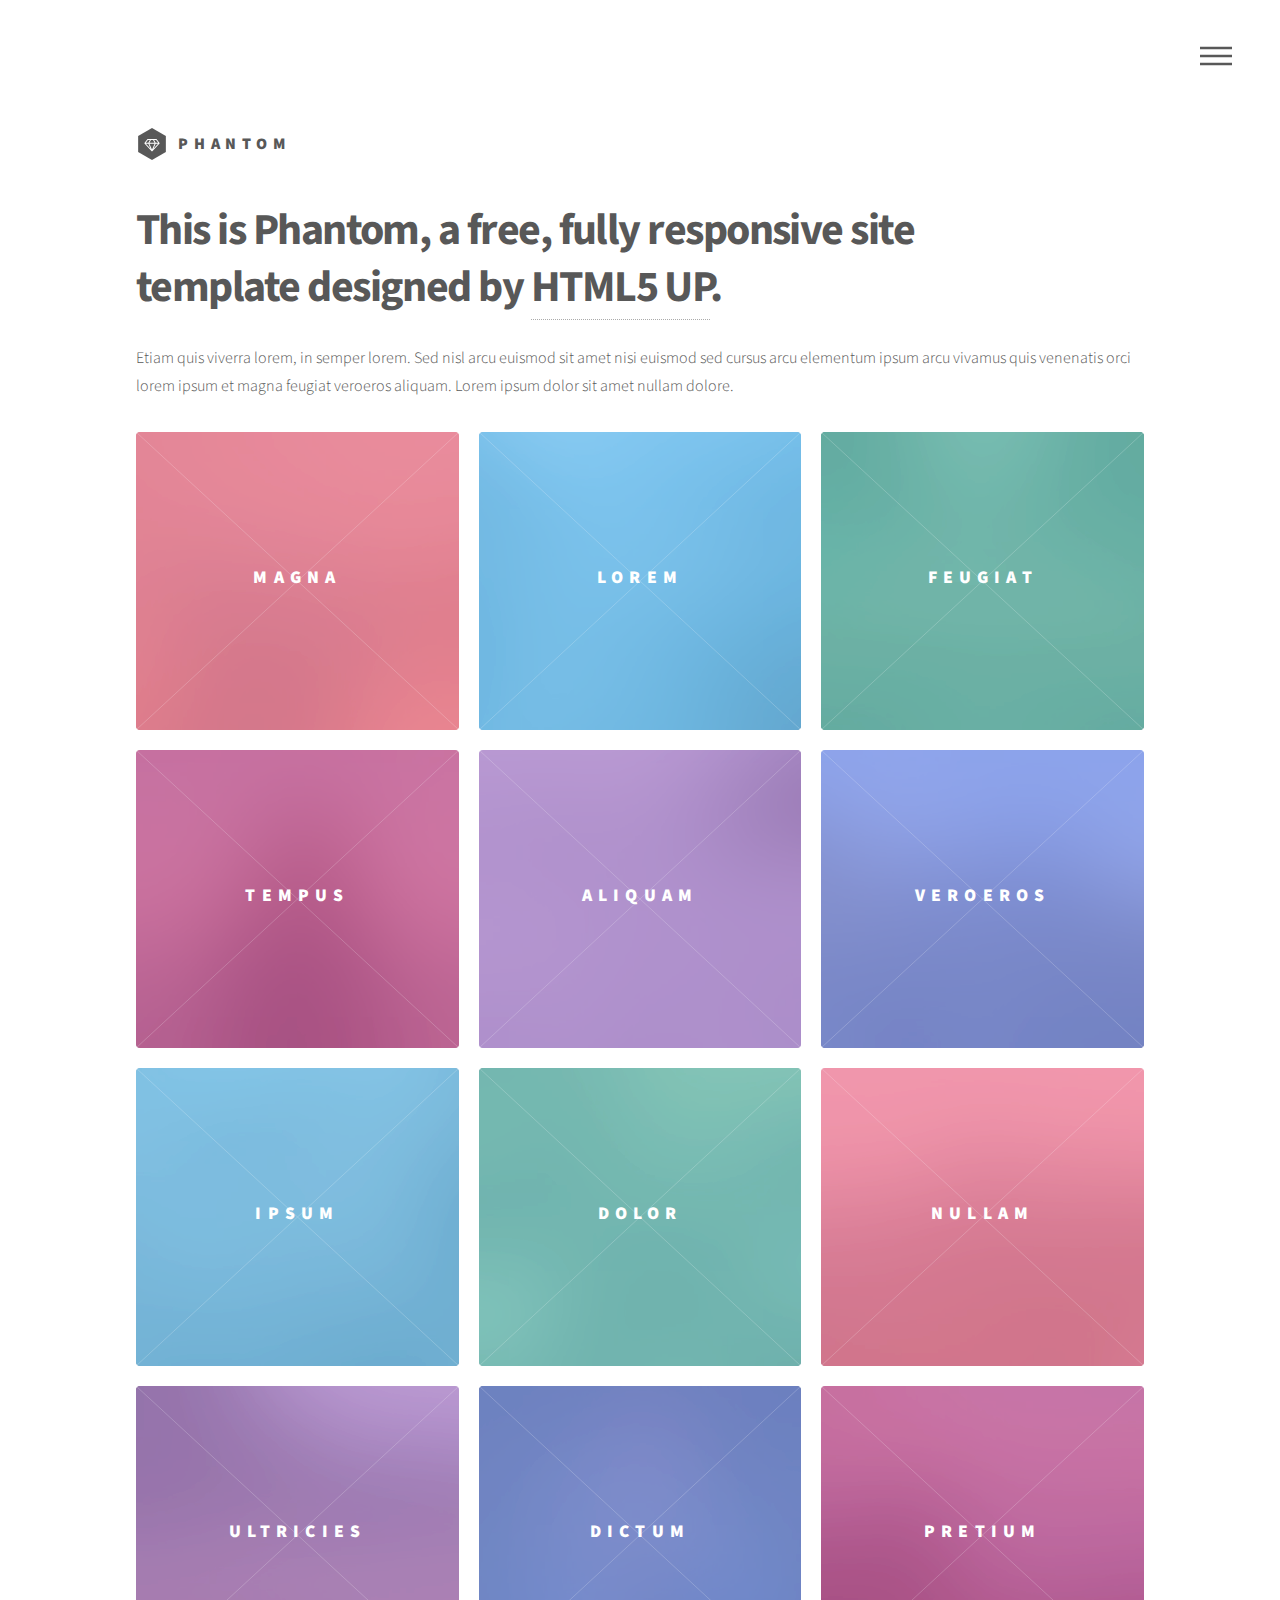
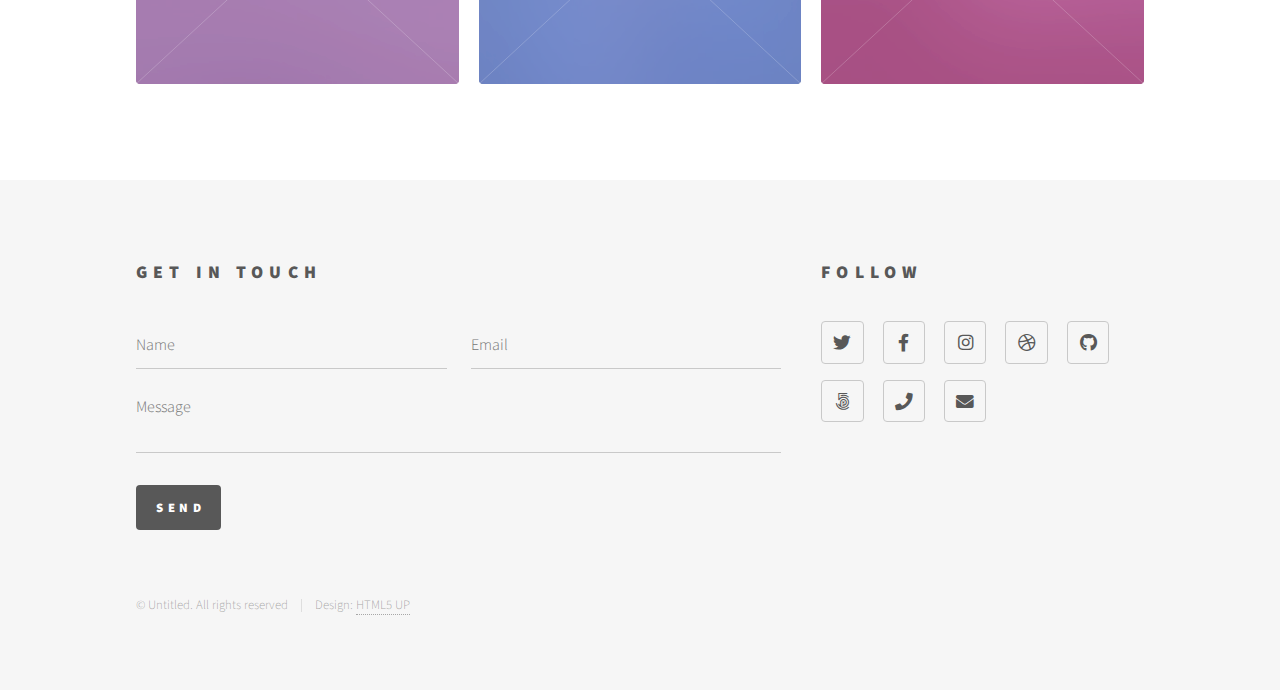
==== index.html @ 99ad493b "NN files loaded" ====
<!DOCTYPE HTML>
<!--
	Phantom by HTML5 UP
	html5up.net | @ajlkn
	Free for personal and commercial use under the CCA 3.0 license (html5up.net/license)
-->
<html>
	<head>
		<title>Phantom by HTML5 UP</title>
		<meta charset="utf-8" />
		<meta name="viewport" content="width=device-width, initial-scale=1, user-scalable=no" />
		<link rel="stylesheet" href="assets/css/main.css" />
		<noscript><link rel="stylesheet" href="assets/css/noscript.css" /></noscript>
	</head>
	<body class="is-preload">
		<!-- Wrapper -->
			<div id="wrapper">

				<!-- Header -->
					<header id="header">
						<div class="inner">

							<!-- Logo -->
								<a href="index.html" class="logo">
									<span class="symbol"><img src="images/logo.svg" alt="" /></span><span class="title">Phantom</span>
								</a>

							<!-- Nav -->
								<nav>
									<ul>
										<li><a href="#menu">Menu</a></li>
									</ul>
								</nav>

						</div>
					</header>

				<!-- Menu -->
					<nav id="menu">
						<h2>Menu</h2>
						<ul>
							<li><a href="index.html">Home</a></li>
							<li><a href="generic.html">Ipsum veroeros</a></li>
							<li><a href="generic.html">Tempus etiam</a></li>
							<li><a href="generic.html">Consequat dolor</a></li>
							<li><a href="elements.html">Elements</a></li>
						</ul>
					</nav>

				<!-- Main -->
					<div id="main">
						<div class="inner">
							<header>
								<h1>This is Phantom, a free, fully responsive site<br />
								template designed by <a href="http://html5up.net">HTML5 UP</a>.</h1>
								<p>Etiam quis viverra lorem, in semper lorem. Sed nisl arcu euismod sit amet nisi euismod sed cursus arcu elementum ipsum arcu vivamus quis venenatis orci lorem ipsum et magna feugiat veroeros aliquam. Lorem ipsum dolor sit amet nullam dolore.</p>
							</header>
							<section class="tiles">
								<article class="style1">
									<span class="image">
										<img src="images/pic01.jpg" alt="" />
									</span>
									<a href="generic.html">
										<h2>Magna</h2>
										<div class="content">
											<p>Sed nisl arcu euismod sit amet nisi lorem etiam dolor veroeros et feugiat.</p>
										</div>
									</a>
								</article>
								<article class="style2">
									<span class="image">
										<img src="images/pic02.jpg" alt="" />
									</span>
									<a href="generic.html">
										<h2>Lorem</h2>
										<div class="content">
											<p>Sed nisl arcu euismod sit amet nisi lorem etiam dolor veroeros et feugiat.</p>
										</div>
									</a>
								</article>
								<article class="style3">
									<span class="image">
										<img src="images/pic03.jpg" alt="" />
									</span>
									<a href="generic.html">
										<h2>Feugiat</h2>
										<div class="content">
											<p>Sed nisl arcu euismod sit amet nisi lorem etiam dolor veroeros et feugiat.</p>
										</div>
									</a>
								</article>
								<article class="style4">
									<span class="image">
										<img src="images/pic04.jpg" alt="" />
									</span>
									<a href="generic.html">
										<h2>Tempus</h2>
										<div class="content">
											<p>Sed nisl arcu euismod sit amet nisi lorem etiam dolor veroeros et feugiat.</p>
										</div>
									</a>
								</article>
								<article class="style5">
									<span class="image">
										<img src="images/pic05.jpg" alt="" />
									</span>
									<a href="generic.html">
										<h2>Aliquam</h2>
										<div class="content">
											<p>Sed nisl arcu euismod sit amet nisi lorem etiam dolor veroeros et feugiat.</p>
										</div>
									</a>
								</article>
								<article class="style6">
									<span class="image">
										<img src="images/pic06.jpg" alt="" />
									</span>
									<a href="generic.html">
										<h2>Veroeros</h2>
										<div class="content">
											<p>Sed nisl arcu euismod sit amet nisi lorem etiam dolor veroeros et feugiat.</p>
										</div>
									</a>
								</article>
								<article class="style2">
									<span class="image">
										<img src="images/pic07.jpg" alt="" />
									</span>
									<a href="generic.html">
										<h2>Ipsum</h2>
										<div class="content">
											<p>Sed nisl arcu euismod sit amet nisi lorem etiam dolor veroeros et feugiat.</p>
										</div>
									</a>
								</article>
								<article class="style3">
									<span class="image">
										<img src="images/pic08.jpg" alt="" />
									</span>
									<a href="generic.html">
										<h2>Dolor</h2>
										<div class="content">
											<p>Sed nisl arcu euismod sit amet nisi lorem etiam dolor veroeros et feugiat.</p>
										</div>
									</a>
								</article>
								<article class="style1">
									<span class="image">
										<img src="images/pic09.jpg" alt="" />
									</span>
									<a href="generic.html">
										<h2>Nullam</h2>
										<div class="content">
											<p>Sed nisl arcu euismod sit amet nisi lorem etiam dolor veroeros et feugiat.</p>
										</div>
									</a>
								</article>
								<article class="style5">
									<span class="image">
										<img src="images/pic10.jpg" alt="" />
									</span>
									<a href="generic.html">
										<h2>Ultricies</h2>
										<div class="content">
											<p>Sed nisl arcu euismod sit amet nisi lorem etiam dolor veroeros et feugiat.</p>
										</div>
									</a>
								</article>
								<article class="style6">
									<span class="image">
										<img src="images/pic11.jpg" alt="" />
									</span>
									<a href="generic.html">
										<h2>Dictum</h2>
										<div class="content">
											<p>Sed nisl arcu euismod sit amet nisi lorem etiam dolor veroeros et feugiat.</p>
										</div>
									</a>
								</article>
								<article class="style4">
									<span class="image">
										<img src="images/pic12.jpg" alt="" />
									</span>
									<a href="generic.html">
										<h2>Pretium</h2>
										<div class="content">
											<p>Sed nisl arcu euismod sit amet nisi lorem etiam dolor veroeros et feugiat.</p>
										</div>
									</a>
								</article>
							</section>
						</div>
					</div>

				<!-- Footer -->
					<footer id="footer">
						<div class="inner">
							<section>
								<h2>Get in touch</h2>
								<form method="post" action="#">
									<div class="fields">
										<div class="field half">
											<input type="text" name="name" id="name" placeholder="Name" />
										</div>
										<div class="field half">
											<input type="email" name="email" id="email" placeholder="Email" />
										</div>
										<div class="field">
											<textarea name="message" id="message" placeholder="Message"></textarea>
										</div>
									</div>
									<ul class="actions">
										<li><input type="submit" value="Send" class="primary" /></li>
									</ul>
								</form>
							</section>
							<section>
								<h2>Follow</h2>
								<ul class="icons">
									<li><a href="#" class="icon brands style2 fa-twitter"><span class="label">Twitter</span></a></li>
									<li><a href="#" class="icon brands style2 fa-facebook-f"><span class="label">Facebook</span></a></li>
									<li><a href="#" class="icon brands style2 fa-instagram"><span class="label">Instagram</span></a></li>
									<li><a href="#" class="icon brands style2 fa-dribbble"><span class="label">Dribbble</span></a></li>
									<li><a href="#" class="icon brands style2 fa-github"><span class="label">GitHub</span></a></li>
									<li><a href="#" class="icon brands style2 fa-500px"><span class="label">500px</span></a></li>
									<li><a href="#" class="icon solid style2 fa-phone"><span class="label">Phone</span></a></li>
									<li><a href="#" class="icon solid style2 fa-envelope"><span class="label">Email</span></a></li>
								</ul>
							</section>
							<ul class="copyright">
								<li>&copy; Untitled. All rights reserved</li><li>Design: <a href="http://html5up.net">HTML5 UP</a></li>
							</ul>
						</div>
					</footer>

			</div>

		<!-- Scripts -->
			<script src="assets/js/jquery.min.js"></script>
			<script src="assets/js/browser.min.js"></script>
			<script src="assets/js/breakpoints.min.js"></script>
			<script src="assets/js/util.js"></script>
			<script src="assets/js/main.js"></script>

	</body>
</html>
---- assets/css/main.css ----
@import url(fontawesome-all.min.css);
@import url("https://fonts.googleapis.com/css?family=Source+Sans+Pro:300,700,900");

/*
	Phantom by HTML5 UP
	html5up.net | @ajlkn
	Free for personal and commercial use under the CCA 3.0 license (html5up.net/license)
*/

html, body, div, span, applet, object,
iframe, h1, h2, h3, h4, h5, h6, p, blockquote,
pre, a, abbr, acronym, address, big, cite,
code, del, dfn, em, img, ins, kbd, q, s, samp,
small, strike, strong, sub, sup, tt, var, b,
u, i, center, dl, dt, dd, ol, ul, li, fieldset,
form, label, legend, table, caption, tbody,
tfoot, thead, tr, th, td, article, aside,
canvas, details, embed, figure, figcaption,
footer, header, hgroup, menu, nav, output, ruby,
section, summary, time, mark, audio, video {
	margin: 0;
	padding: 0;
	border: 0;
	font-size: 100%;
	font: inherit;
	vertical-align: baseline;}

article, aside, details, figcaption, figure,
footer, header, hgroup, menu, nav, section {
	display: block;}

body {
	line-height: 1;
}

ol, ul {
	list-style: none;
}

blockquote, q {
	quotes: none;
}

	blockquote:before, blockquote:after, q:before, q:after {
		content: '';
		content: none;
	}

table {
	border-collapse: collapse;
	border-spacing: 0;
}

body {
	-webkit-text-size-adjust: none;
}

mark {
	background-color: transparent;
	color: inherit;
}

input::-moz-focus-inner {
	border: 0;
	padding: 0;
}

input, select, textarea {
	-moz-appearance: none;
	-webkit-appearance: none;
	-ms-appearance: none;
	appearance: none;
}

/* Basic */

	@-ms-viewport {
		width: device-width;
	}

	body {
		-ms-overflow-style: scrollbar;
	}

	@media screen and (max-width: 480px) {

		html, body {
			min-width: 320px;
		}

	}

	html {
		box-sizing: border-box;
	}

	*, *:before, *:after {
		box-sizing: inherit;
	}

	body {
		background: #ffffff;
	}

		body.is-preload *, body.is-preload *:before, body.is-preload *:after {
			-moz-animation: none !important;
			-webkit-animation: none !important;
			-ms-animation: none !important;
			animation: none !important;
			-moz-transition: none !important;
			-webkit-transition: none !important;
			-ms-transition: none !important;
			transition: none !important;
		}

/* Type */

	body, input, select, textarea {
		color: #585858;
		font-family: "Source Sans Pro", Helvetica, sans-serif;
		font-size: 16pt;
		font-weight: 300;
		line-height: 1.75;
	}

		@media screen and (max-width: 1680px) {

			body, input, select, textarea {
				font-size: 14pt;
			}

		}

		@media screen and (max-width: 1280px) {

			body, input, select, textarea {
				font-size: 12pt;
			}

		}

	a {
		-moz-transition: border-bottom-color 0.2s ease, color 0.2s ease;
		-webkit-transition: border-bottom-color 0.2s ease, color 0.2s ease;
		-ms-transition: border-bottom-color 0.2s ease, color 0.2s ease;
		transition: border-bottom-color 0.2s ease, color 0.2s ease;
		text-decoration: none;
		color: #585858;
		border-bottom: dotted 1px rgba(88, 88, 88, 0.5);
	}

		a:hover {
			border-bottom-color: transparent;
			color: #f2849e !important;
		}

	strong, b {
		font-weight: 900;
	}

	em, i {
		font-style: italic;
	}

	p {
		margin: 0 0 2em 0;
	}

	h1 {
		font-size: 2.75em;
		font-weight: 700;
		line-height: 1.3;
		margin: 0 0 1em 0;
		letter-spacing: -0.035em;
	}

		h1 a {
			color: inherit;
		}

		@media screen and (max-width: 736px) {

			h1 {
				font-size: 2em;
				margin: 0 0 1em 0;
			}

		}

		@media screen and (max-width: 360px) {

			h1 {
				font-size: 1.75em;
			}

		}

	h2, h3, h4, h5, h6 {
		font-weight: 900;
		line-height: 1.5;
		margin: 0 0 2em 0;
		text-transform: uppercase;
		letter-spacing: 0.35em;
	}

		h2 a, h3 a, h4 a, h5 a, h6 a {
			color: inherit;
		}

	h2 {
		font-size: 1.1em;
	}

	h3 {
		font-size: 1em;
	}

	h4 {
		font-size: 0.8em;
	}

	h5 {
		font-size: 0.8em;
	}

	h6 {
		font-size: 0.8em;
	}

	@media screen and (max-width: 980px) {

		h1 br, h2 br, h3 br, h4 br, h5 br, h6 br {
			display: none;
		}

	}

	@media screen and (max-width: 736px) {

		h2 {
			font-size: 1em;
		}

		h3 {
			font-size: 0.8em;
		}

	}

	sub {
		font-size: 0.8em;
		position: relative;
		top: 0.5em;
	}

	sup {
		font-size: 0.8em;
		position: relative;
		top: -0.5em;
	}

	blockquote {
		border-left: solid 4px #c9c9c9;
		font-style: italic;
		margin: 0 0 2em 0;
		padding: 0.5em 0 0.5em 2em;
	}

	code {
		background: rgba(144, 144, 144, 0.075);
		border-radius: 4px;
		border: solid 1px #c9c9c9;
		font-family: "Courier New", monospace;
		font-size: 0.9em;
		margin: 0 0.25em;
		padding: 0.25em 0.65em;
	}

	pre {
		-webkit-overflow-scrolling: touch;
		font-family: "Courier New", monospace;
		font-size: 0.9em;
		margin: 0 0 2em 0;
	}

		pre code {
			display: block;
			line-height: 1.75;
			padding: 1em 1.5em;
			overflow-x: auto;
		}

	hr {
		border: 0;
		border-bottom: solid 1px #c9c9c9;
		margin: 2em 0;
	}

		hr.major {
			margin: 3em 0;
		}

	.align-left {
		text-align: left;
	}

	.align-center {
		text-align: center;
	}

	.align-right {
		text-align: right;
	}

/* Row */

	.row {
		display: flex;
		flex-wrap: wrap;
		box-sizing: border-box;
		align-items: stretch;
	}

		.row > * {
			box-sizing: border-box;
		}

		.row.gtr-uniform > * > :last-child {
			margin-bottom: 0;
		}

		.row.aln-left {
			justify-content: flex-start;
		}

		.row.aln-center {
			justify-content: center;
		}

		.row.aln-right {
			justify-content: flex-end;
		}

		.row.aln-top {
			align-items: flex-start;
		}

		.row.aln-middle {
			align-items: center;
		}

		.row.aln-bottom {
			align-items: flex-end;
		}

		.row > .imp {
			order: -1;
		}

		.row > .col-1 {
			width: 8.33333%;
		}

		.row > .off-1 {
			margin-left: 8.33333%;
		}

		.row > .col-2 {
			width: 16.66667%;
		}

		.row > .off-2 {
			margin-left: 16.66667%;
		}

		.row > .col-3 {
			width: 25%;
		}

		.row > .off-3 {
			margin-left: 25%;
		}

		.row > .col-4 {
			width: 33.33333%;
		}

		.row > .off-4 {
			margin-left: 33.33333%;
		}

		.row > .col-5 {
			width: 41.66667%;
		}

		.row > .off-5 {
			margin-left: 41.66667%;
		}

		.row > .col-6 {
			width: 50%;
		}

		.row > .off-6 {
			margin-left: 50%;
		}

		.row > .col-7 {
			width: 58.33333%;
		}

		.row > .off-7 {
			margin-left: 58.33333%;
		}

		.row > .col-8 {
			width: 66.66667%;
		}

		.row > .off-8 {
			margin-left: 66.66667%;
		}

		.row > .col-9 {
			width: 75%;
		}

		.row > .off-9 {
			margin-left: 75%;
		}

		.row > .col-10 {
			width: 83.33333%;
		}

		.row > .off-10 {
			margin-left: 83.33333%;
		}

		.row > .col-11 {
			width: 91.66667%;
		}

		.row > .off-11 {
			margin-left: 91.66667%;
		}

		.row > .col-12 {
			width: 100%;
		}

		.row > .off-12 {
			margin-left: 100%;
		}

		.row.gtr-0 {
			margin-top: 0;
			margin-left: 0em;
		}

			.row.gtr-0 > * {
				padding: 0 0 0 0em;
			}

			.row.gtr-0.gtr-uniform {
				margin-top: 0em;
			}

				.row.gtr-0.gtr-uniform > * {
					padding-top: 0em;
				}

		.row.gtr-25 {
			margin-top: 0;
			margin-left: -0.5em;
		}

			.row.gtr-25 > * {
				padding: 0 0 0 0.5em;
			}

			.row.gtr-25.gtr-uniform {
				margin-top: -0.5em;
			}

				.row.gtr-25.gtr-uniform > * {
					padding-top: 0.5em;
				}

		.row.gtr-50 {
			margin-top: 0;
			margin-left: -1em;
		}

			.row.gtr-50 > * {
				padding: 0 0 0 1em;
			}

			.row.gtr-50.gtr-uniform {
				margin-top: -1em;
			}

				.row.gtr-50.gtr-uniform > * {
					padding-top: 1em;
				}

		.row {
			margin-top: 0;
			margin-left: -2em;
		}

			.row > * {
				padding: 0 0 0 2em;
			}

			.row.gtr-uniform {
				margin-top: -2em;
			}

				.row.gtr-uniform > * {
					padding-top: 2em;
				}

		.row.gtr-150 {
			margin-top: 0;
			margin-left: -3em;
		}

			.row.gtr-150 > * {
				padding: 0 0 0 3em;
			}

			.row.gtr-150.gtr-uniform {
				margin-top: -3em;
			}

				.row.gtr-150.gtr-uniform > * {
					padding-top: 3em;
				}

		.row.gtr-200 {
			margin-top: 0;
			margin-left: -4em;
		}

			.row.gtr-200 > * {
				padding: 0 0 0 4em;
			}

			.row.gtr-200.gtr-uniform {
				margin-top: -4em;
			}

				.row.gtr-200.gtr-uniform > * {
					padding-top: 4em;
				}

		@media screen and (max-width: 1680px) {

			.row {
				display: flex;
				flex-wrap: wrap;
				box-sizing: border-box;
				align-items: stretch;
			}

				.row > * {
					box-sizing: border-box;
				}

				.row.gtr-uniform > * > :last-child {
					margin-bottom: 0;
				}

				.row.aln-left {
					justify-content: flex-start;
				}

				.row.aln-center {
					justify-content: center;
				}

				.row.aln-right {
					justify-content: flex-end;
				}

				.row.aln-top {
					align-items: flex-start;
				}

				.row.aln-middle {
					align-items: center;
				}

				.row.aln-bottom {
					align-items: flex-end;
				}

				.row > .imp-xlarge {
					order: -1;
				}

				.row > .col-1-xlarge {
					width: 8.33333%;
				}

				.row > .off-1-xlarge {
					margin-left: 8.33333%;
				}

				.row > .col-2-xlarge {
					width: 16.66667%;
				}

				.row > .off-2-xlarge {
					margin-left: 16.66667%;
				}

				.row > .col-3-xlarge {
					width: 25%;
				}

				.row > .off-3-xlarge {
					margin-left: 25%;
				}

				.row > .col-4-xlarge {
					width: 33.33333%;
				}

				.row > .off-4-xlarge {
					margin-left: 33.33333%;
				}

				.row > .col-5-xlarge {
					width: 41.66667%;
				}

				.row > .off-5-xlarge {
					margin-left: 41.66667%;
				}

				.row > .col-6-xlarge {
					width: 50%;
				}

				.row > .off-6-xlarge {
					margin-left: 50%;
				}

				.row > .col-7-xlarge {
					width: 58.33333%;
				}

				.row > .off-7-xlarge {
					margin-left: 58.33333%;
				}

				.row > .col-8-xlarge {
					width: 66.66667%;
				}

				.row > .off-8-xlarge {
					margin-left: 66.66667%;
				}

				.row > .col-9-xlarge {
					width: 75%;
				}

				.row > .off-9-xlarge {
					margin-left: 75%;
				}

				.row > .col-10-xlarge {
					width: 83.33333%;
				}

				.row > .off-10-xlarge {
					margin-left: 83.33333%;
				}

				.row > .col-11-xlarge {
					width: 91.66667%;
				}

				.row > .off-11-xlarge {
					margin-left: 91.66667%;
				}

				.row > .col-12-xlarge {
					width: 100%;
				}

				.row > .off-12-xlarge {
					margin-left: 100%;
				}

				.row.gtr-0 {
					margin-top: 0;
					margin-left: 0em;
				}

					.row.gtr-0 > * {
						padding: 0 0 0 0em;
					}

					.row.gtr-0.gtr-uniform {
						margin-top: 0em;
					}

						.row.gtr-0.gtr-uniform > * {
							padding-top: 0em;
						}

				.row.gtr-25 {
					margin-top: 0;
					margin-left: -0.5em;
				}

					.row.gtr-25 > * {
						padding: 0 0 0 0.5em;
					}

					.row.gtr-25.gtr-uniform {
						margin-top: -0.5em;
					}

						.row.gtr-25.gtr-uniform > * {
							padding-top: 0.5em;
						}

				.row.gtr-50 {
					margin-top: 0;
					margin-left: -1em;
				}

					.row.gtr-50 > * {
						padding: 0 0 0 1em;
					}

					.row.gtr-50.gtr-uniform {
						margin-top: -1em;
					}

						.row.gtr-50.gtr-uniform > * {
							padding-top: 1em;
						}

				.row {
					margin-top: 0;
					margin-left: -2em;
				}

					.row > * {
						padding: 0 0 0 2em;
					}

					.row.gtr-uniform {
						margin-top: -2em;
					}

						.row.gtr-uniform > * {
							padding-top: 2em;
						}

				.row.gtr-150 {
					margin-top: 0;
					margin-left: -3em;
				}

					.row.gtr-150 > * {
						padding: 0 0 0 3em;
					}

					.row.gtr-150.gtr-uniform {
						margin-top: -3em;
					}

						.row.gtr-150.gtr-uniform > * {
							padding-top: 3em;
						}

				.row.gtr-200 {
					margin-top: 0;
					margin-left: -4em;
				}

					.row.gtr-200 > * {
						padding: 0 0 0 4em;
					}

					.row.gtr-200.gtr-uniform {
						margin-top: -4em;
					}

						.row.gtr-200.gtr-uniform > * {
							padding-top: 4em;
						}

		}

		@media screen and (max-width: 1280px) {

			.row {
				display: flex;
				flex-wrap: wrap;
				box-sizing: border-box;
				align-items: stretch;
			}

				.row > * {
					box-sizing: border-box;
				}

				.row.gtr-uniform > * > :last-child {
					margin-bottom: 0;
				}

				.row.aln-left {
					justify-content: flex-start;
				}

				.row.aln-center {
					justify-content: center;
				}

				.row.aln-right {
					justify-content: flex-end;
				}

				.row.aln-top {
					align-items: flex-start;
				}

				.row.aln-middle {
					align-items: center;
				}

				.row.aln-bottom {
					align-items: flex-end;
				}

				.row > .imp-large {
					order: -1;
				}

				.row > .col-1-large {
					width: 8.33333%;
				}

				.row > .off-1-large {
					margin-left: 8.33333%;
				}

				.row > .col-2-large {
					width: 16.66667%;
				}

				.row > .off-2-large {
					margin-left: 16.66667%;
				}

				.row > .col-3-large {
					width: 25%;
				}

				.row > .off-3-large {
					margin-left: 25%;
				}

				.row > .col-4-large {
					width: 33.33333%;
				}

				.row > .off-4-large {
					margin-left: 33.33333%;
				}

				.row > .col-5-large {
					width: 41.66667%;
				}

				.row > .off-5-large {
					margin-left: 41.66667%;
				}

				.row > .col-6-large {
					width: 50%;
				}

				.row > .off-6-large {
					margin-left: 50%;
				}

				.row > .col-7-large {
					width: 58.33333%;
				}

				.row > .off-7-large {
					margin-left: 58.33333%;
				}

				.row > .col-8-large {
					width: 66.66667%;
				}

				.row > .off-8-large {
					margin-left: 66.66667%;
				}

				.row > .col-9-large {
					width: 75%;
				}

				.row > .off-9-large {
					margin-left: 75%;
				}

				.row > .col-10-large {
					width: 83.33333%;
				}

				.row > .off-10-large {
					margin-left: 83.33333%;
				}

				.row > .col-11-large {
					width: 91.66667%;
				}

				.row > .off-11-large {
					margin-left: 91.66667%;
				}

				.row > .col-12-large {
					width: 100%;
				}

				.row > .off-12-large {
					margin-left: 100%;
				}

				.row.gtr-0 {
					margin-top: 0;
					margin-left: 0em;
				}

					.row.gtr-0 > * {
						padding: 0 0 0 0em;
					}

					.row.gtr-0.gtr-uniform {
						margin-top: 0em;
					}

						.row.gtr-0.gtr-uniform > * {
							padding-top: 0em;
						}

				.row.gtr-25 {
					margin-top: 0;
					margin-left: -0.5em;
				}

					.row.gtr-25 > * {
						padding: 0 0 0 0.5em;
					}

					.row.gtr-25.gtr-uniform {
						margin-top: -0.5em;
					}

						.row.gtr-25.gtr-uniform > * {
							padding-top: 0.5em;
						}

				.row.gtr-50 {
					margin-top: 0;
					margin-left: -1em;
				}

					.row.gtr-50 > * {
						padding: 0 0 0 1em;
					}

					.row.gtr-50.gtr-uniform {
						margin-top: -1em;
					}

						.row.gtr-50.gtr-uniform > * {
							padding-top: 1em;
						}

				.row {
					margin-top: 0;
					margin-left: -2em;
				}

					.row > * {
						padding: 0 0 0 2em;
					}

					.row.gtr-uniform {
						margin-top: -2em;
					}

						.row.gtr-uniform > * {
							padding-top: 2em;
						}

				.row.gtr-150 {
					margin-top: 0;
					margin-left: -3em;
				}

					.row.gtr-150 > * {
						padding: 0 0 0 3em;
					}

					.row.gtr-150.gtr-uniform {
						margin-top: -3em;
					}

						.row.gtr-150.gtr-uniform > * {
							padding-top: 3em;
						}

				.row.gtr-200 {
					margin-top: 0;
					margin-left: -4em;
				}

					.row.gtr-200 > * {
						padding: 0 0 0 4em;
					}

					.row.gtr-200.gtr-uniform {
						margin-top: -4em;
					}

						.row.gtr-200.gtr-uniform > * {
							padding-top: 4em;
						}

		}

		@media screen and (max-width: 980px) {

			.row {
				display: flex;
				flex-wrap: wrap;
				box-sizing: border-box;
				align-items: stretch;
			}

				.row > * {
					box-sizing: border-box;
				}

				.row.gtr-uniform > * > :last-child {
					margin-bottom: 0;
				}

				.row.aln-left {
					justify-content: flex-start;
				}

				.row.aln-center {
					justify-content: center;
				}

				.row.aln-right {
					justify-content: flex-end;
				}

				.row.aln-top {
					align-items: flex-start;
				}

				.row.aln-middle {
					align-items: center;
				}

				.row.aln-bottom {
					align-items: flex-end;
				}

				.row > .imp-medium {
					order: -1;
				}

				.row > .col-1-medium {
					width: 8.33333%;
				}

				.row > .off-1-medium {
					margin-left: 8.33333%;
				}

				.row > .col-2-medium {
					width: 16.66667%;
				}

				.row > .off-2-medium {
					margin-left: 16.66667%;
				}

				.row > .col-3-medium {
					width: 25%;
				}

				.row > .off-3-medium {
					margin-left: 25%;
				}

				.row > .col-4-medium {
					width: 33.33333%;
				}

				.row > .off-4-medium {
					margin-left: 33.33333%;
				}

				.row > .col-5-medium {
					width: 41.66667%;
				}

				.row > .off-5-medium {
					margin-left: 41.66667%;
				}

				.row > .col-6-medium {
					width: 50%;
				}

				.row > .off-6-medium {
					margin-left: 50%;
				}

				.row > .col-7-medium {
					width: 58.33333%;
				}

				.row > .off-7-medium {
					margin-left: 58.33333%;
				}

				.row > .col-8-medium {
					width: 66.66667%;
				}

				.row > .off-8-medium {
					margin-left: 66.66667%;
				}

				.row > .col-9-medium {
					width: 75%;
				}

				.row > .off-9-medium {
					margin-left: 75%;
				}

				.row > .col-10-medium {
					width: 83.33333%;
				}

				.row > .off-10-medium {
					margin-left: 83.33333%;
				}

				.row > .col-11-medium {
					width: 91.66667%;
				}

				.row > .off-11-medium {
					margin-left: 91.66667%;
				}

				.row > .col-12-medium {
					width: 100%;
				}

				.row > .off-12-medium {
					margin-left: 100%;
				}

				.row.gtr-0 {
					margin-top: 0;
					margin-left: 0em;
				}

					.row.gtr-0 > * {
						padding: 0 0 0 0em;
					}

					.row.gtr-0.gtr-uniform {
						margin-top: 0em;
					}

						.row.gtr-0.gtr-uniform > * {
							padding-top: 0em;
						}

				.row.gtr-25 {
					margin-top: 0;
					margin-left: -0.375em;
				}

					.row.gtr-25 > * {
						padding: 0 0 0 0.375em;
					}

					.row.gtr-25.gtr-uniform {
						margin-top: -0.375em;
					}

						.row.gtr-25.gtr-uniform > * {
							padding-top: 0.375em;
						}

				.row.gtr-50 {
					margin-top: 0;
					margin-left: -0.75em;
				}

					.row.gtr-50 > * {
						padding: 0 0 0 0.75em;
					}

					.row.gtr-50.gtr-uniform {
						margin-top: -0.75em;
					}

						.row.gtr-50.gtr-uniform > * {
							padding-top: 0.75em;
						}

				.row {
					margin-top: 0;
					margin-left: -1.5em;
				}

					.row > * {
						padding: 0 0 0 1.5em;
					}

					.row.gtr-uniform {
						margin-top: -1.5em;
					}

						.row.gtr-uniform > * {
							padding-top: 1.5em;
						}

				.row.gtr-150 {
					margin-top: 0;
					margin-left: -2.25em;
				}

					.row.gtr-150 > * {
						padding: 0 0 0 2.25em;
					}

					.row.gtr-150.gtr-uniform {
						margin-top: -2.25em;
					}

						.row.gtr-150.gtr-uniform > * {
							padding-top: 2.25em;
						}

				.row.gtr-200 {
					margin-top: 0;
					margin-left: -3em;
				}

					.row.gtr-200 > * {
						padding: 0 0 0 3em;
					}

					.row.gtr-200.gtr-uniform {
						margin-top: -3em;
					}

						.row.gtr-200.gtr-uniform > * {
							padding-top: 3em;
						}

		}

		@media screen and (max-width: 736px) {

			.row {
				display: flex;
				flex-wrap: wrap;
				box-sizing: border-box;
				align-items: stretch;
			}

				.row > * {
					box-sizing: border-box;
				}

				.row.gtr-uniform > * > :last-child {
					margin-bottom: 0;
				}

				.row.aln-left {
					justify-content: flex-start;
				}

				.row.aln-center {
					justify-content: center;
				}

				.row.aln-right {
					justify-content: flex-end;
				}

				.row.aln-top {
					align-items: flex-start;
				}

				.row.aln-middle {
					align-items: center;
				}

				.row.aln-bottom {
					align-items: flex-end;
				}

				.row > .imp-small {
					order: -1;
				}

				.row > .col-1-small {
					width: 8.33333%;
				}

				.row > .off-1-small {
					margin-left: 8.33333%;
				}

				.row > .col-2-small {
					width: 16.66667%;
				}

				.row > .off-2-small {
					margin-left: 16.66667%;
				}

				.row > .col-3-small {
					width: 25%;
				}

				.row > .off-3-small {
					margin-left: 25%;
				}

				.row > .col-4-small {
					width: 33.33333%;
				}

				.row > .off-4-small {
					margin-left: 33.33333%;
				}

				.row > .col-5-small {
					width: 41.66667%;
				}

				.row > .off-5-small {
					margin-left: 41.66667%;
				}

				.row > .col-6-small {
					width: 50%;
				}

				.row > .off-6-small {
					margin-left: 50%;
				}

				.row > .col-7-small {
					width: 58.33333%;
				}

				.row > .off-7-small {
					margin-left: 58.33333%;
				}

				.row > .col-8-small {
					width: 66.66667%;
				}

				.row > .off-8-small {
					margin-left: 66.66667%;
				}

				.row > .col-9-small {
					width: 75%;
				}

				.row > .off-9-small {
					margin-left: 75%;
				}

				.row > .col-10-small {
					width: 83.33333%;
				}

				.row > .off-10-small {
					margin-left: 83.33333%;
				}

				.row > .col-11-small {
					width: 91.66667%;
				}

				.row > .off-11-small {
					margin-left: 91.66667%;
				}

				.row > .col-12-small {
					width: 100%;
				}

				.row > .off-12-small {
					margin-left: 100%;
				}

				.row.gtr-0 {
					margin-top: 0;
					margin-left: 0em;
				}

					.row.gtr-0 > * {
						padding: 0 0 0 0em;
					}

					.row.gtr-0.gtr-uniform {
						margin-top: 0em;
					}

						.row.gtr-0.gtr-uniform > * {
							padding-top: 0em;
						}

				.row.gtr-25 {
					margin-top: 0;
					margin-left: -0.25em;
				}

					.row.gtr-25 > * {
						padding: 0 0 0 0.25em;
					}

					.row.gtr-25.gtr-uniform {
						margin-top: -0.25em;
					}

						.row.gtr-25.gtr-uniform > * {
							padding-top: 0.25em;
						}

				.row.gtr-50 {
					margin-top: 0;
					margin-left: -0.5em;
				}

					.row.gtr-50 > * {
						padding: 0 0 0 0.5em;
					}

					.row.gtr-50.gtr-uniform {
						margin-top: -0.5em;
					}

						.row.gtr-50.gtr-uniform > * {
							padding-top: 0.5em;
						}

				.row {
					margin-top: 0;
					margin-left: -1em;
				}

					.row > * {
						padding: 0 0 0 1em;
					}

					.row.gtr-uniform {
						margin-top: -1em;
					}

						.row.gtr-uniform > * {
							padding-top: 1em;
						}

				.row.gtr-150 {
					margin-top: 0;
					margin-left: -1.5em;
				}

					.row.gtr-150 > * {
						padding: 0 0 0 1.5em;
					}

					.row.gtr-150.gtr-uniform {
						margin-top: -1.5em;
					}

						.row.gtr-150.gtr-uniform > * {
							padding-top: 1.5em;
						}

				.row.gtr-200 {
					margin-top: 0;
					margin-left: -2em;
				}

					.row.gtr-200 > * {
						padding: 0 0 0 2em;
					}

					.row.gtr-200.gtr-uniform {
						margin-top: -2em;
					}

						.row.gtr-200.gtr-uniform > * {
							padding-top: 2em;
						}

		}

		@media screen and (max-width: 480px) {

			.row {
				display: flex;
				flex-wrap: wrap;
				box-sizing: border-box;
				align-items: stretch;
			}

				.row > * {
					box-sizing: border-box;
				}

				.row.gtr-uniform > * > :last-child {
					margin-bottom: 0;
				}

				.row.aln-left {
					justify-content: flex-start;
				}

				.row.aln-center {
					justify-content: center;
				}

				.row.aln-right {
					justify-content: flex-end;
				}

				.row.aln-top {
					align-items: flex-start;
				}

				.row.aln-middle {
					align-items: center;
				}

				.row.aln-bottom {
					align-items: flex-end;
				}

				.row > .imp-xsmall {
					order: -1;
				}

				.row > .col-1-xsmall {
					width: 8.33333%;
				}

				.row > .off-1-xsmall {
					margin-left: 8.33333%;
				}

				.row > .col-2-xsmall {
					width: 16.66667%;
				}

				.row > .off-2-xsmall {
					margin-left: 16.66667%;
				}

				.row > .col-3-xsmall {
					width: 25%;
				}

				.row > .off-3-xsmall {
					margin-left: 25%;
				}

				.row > .col-4-xsmall {
					width: 33.33333%;
				}

				.row > .off-4-xsmall {
					margin-left: 33.33333%;
				}

				.row > .col-5-xsmall {
					width: 41.66667%;
				}

				.row > .off-5-xsmall {
					margin-left: 41.66667%;
				}

				.row > .col-6-xsmall {
					width: 50%;
				}

				.row > .off-6-xsmall {
					margin-left: 50%;
				}

				.row > .col-7-xsmall {
					width: 58.33333%;
				}

				.row > .off-7-xsmall {
					margin-left: 58.33333%;
				}

				.row > .col-8-xsmall {
					width: 66.66667%;
				}

				.row > .off-8-xsmall {
					margin-left: 66.66667%;
				}

				.row > .col-9-xsmall {
					width: 75%;
				}

				.row > .off-9-xsmall {
					margin-left: 75%;
				}

				.row > .col-10-xsmall {
					width: 83.33333%;
				}

				.row > .off-10-xsmall {
					margin-left: 83.33333%;
				}

				.row > .col-11-xsmall {
					width: 91.66667%;
				}

				.row > .off-11-xsmall {
					margin-left: 91.66667%;
				}

				.row > .col-12-xsmall {
					width: 100%;
				}

				.row > .off-12-xsmall {
					margin-left: 100%;
				}

				.row.gtr-0 {
					margin-top: 0;
					margin-left: 0em;
				}

					.row.gtr-0 > * {
						padding: 0 0 0 0em;
					}

					.row.gtr-0.gtr-uniform {
						margin-top: 0em;
					}

						.row.gtr-0.gtr-uniform > * {
							padding-top: 0em;
						}

				.row.gtr-25 {
					margin-top: 0;
					margin-left: -0.25em;
				}

					.row.gtr-25 > * {
						padding: 0 0 0 0.25em;
					}

					.row.gtr-25.gtr-uniform {
						margin-top: -0.25em;
					}

						.row.gtr-25.gtr-uniform > * {
							padding-top: 0.25em;
						}

				.row.gtr-50 {
					margin-top: 0;
					margin-left: -0.5em;
				}

					.row.gtr-50 > * {
						padding: 0 0 0 0.5em;
					}

					.row.gtr-50.gtr-uniform {
						margin-top: -0.5em;
					}

						.row.gtr-50.gtr-uniform > * {
							padding-top: 0.5em;
						}

				.row {
					margin-top: 0;
					margin-left: -1em;
				}

					.row > * {
						padding: 0 0 0 1em;
					}

					.row.gtr-uniform {
						margin-top: -1em;
					}

						.row.gtr-uniform > * {
							padding-top: 1em;
						}

				.row.gtr-150 {
					margin-top: 0;
					margin-left: -1.5em;
				}

					.row.gtr-150 > * {
						padding: 0 0 0 1.5em;
					}

					.row.gtr-150.gtr-uniform {
						margin-top: -1.5em;
					}

						.row.gtr-150.gtr-uniform > * {
							padding-top: 1.5em;
						}

				.row.gtr-200 {
					margin-top: 0;
					margin-left: -2em;
				}

					.row.gtr-200 > * {
						padding: 0 0 0 2em;
					}

					.row.gtr-200.gtr-uniform {
						margin-top: -2em;
					}

						.row.gtr-200.gtr-uniform > * {
							padding-top: 2em;
						}

		}

/* Section/Article */

	section.special, article.special {
		text-align: center;
	}

	header p {
		margin-top: -1em;
	}

	@media screen and (max-width: 736px) {

		header p {
			margin-top: 0;
		}

	}

/* Icon */

	.icon {
		text-decoration: none;
		border-bottom: none;
		position: relative;
	}

		.icon:before {
			-moz-osx-font-smoothing: grayscale;
			-webkit-font-smoothing: antialiased;
			display: inline-block;
			font-style: normal;
			font-variant: normal;
			text-rendering: auto;
			line-height: 1;
			text-transform: none !important;
			font-family: 'Font Awesome 5 Free';
			font-weight: 400;
		}

		.icon > .label {
			display: none;
		}

		.icon:before {
			line-height: inherit;
		}

		.icon.solid:before {
			font-weight: 900;
		}

		.icon.brands:before {
			font-family: 'Font Awesome 5 Brands';
		}

		.icon.style2 {
			-moz-transition: background-color 0.2s ease-in-out, color 0.2s ease-in-out, border-color 0.2s ease-in-out;
			-webkit-transition: background-color 0.2s ease-in-out, color 0.2s ease-in-out, border-color 0.2s ease-in-out;
			-ms-transition: background-color 0.2s ease-in-out, color 0.2s ease-in-out, border-color 0.2s ease-in-out;
			transition: background-color 0.2s ease-in-out, color 0.2s ease-in-out, border-color 0.2s ease-in-out;
			background-color: transparent;
			border: solid 1px #c9c9c9;
			border-radius: 4px;
			width: 2.65em;
			height: 2.65em;
			display: inline-block;
			text-align: center;
			line-height: 2.65em;
			color: inherit;
		}

			.icon.style2:before {
				font-size: 1.1em;
			}

			.icon.style2:hover {
				color: #f2849e;
				border-color: #f2849e;
			}

			.icon.style2:active {
				background-color: rgba(242, 132, 158, 0.1);
			}

/* List */

	ol {
		list-style: decimal;
		margin: 0 0 2em 0;
		padding-left: 1.25em;
	}

		ol li {
			padding-left: 0.25em;
		}

	ul {
		list-style: disc;
		margin: 0 0 2em 0;
		padding-left: 1em;
	}

		ul li {
			padding-left: 0.5em;
		}

		ul.alt {
			list-style: none;
			padding-left: 0;
		}

			ul.alt li {
				border-top: solid 1px #c9c9c9;
				padding: 0.5em 0;
			}

				ul.alt li:first-child {
					border-top: 0;
					padding-top: 0;
				}

	dl {
		margin: 0 0 2em 0;
	}

		dl dt {
			display: block;
			font-weight: 900;
			margin: 0 0 1em 0;
		}

		dl dd {
			margin-left: 2em;
		}

/* Actions */

	ul.actions {
		display: -moz-flex;
		display: -webkit-flex;
		display: -ms-flex;
		display: flex;
		cursor: default;
		list-style: none;
		margin-left: -1em;
		padding-left: 0;
	}

		ul.actions li {
			padding: 0 0 0 1em;
			vertical-align: middle;
		}

		ul.actions.special {
			-moz-justify-content: center;
			-webkit-justify-content: center;
			-ms-justify-content: center;
			justify-content: center;
			width: 100%;
			margin-left: 0;
		}

			ul.actions.special li:first-child {
				padding-left: 0;
			}

		ul.actions.stacked {
			-moz-flex-direction: column;
			-webkit-flex-direction: column;
			-ms-flex-direction: column;
			flex-direction: column;
			margin-left: 0;
		}

			ul.actions.stacked li {
				padding: 1.3em 0 0 0;
			}

				ul.actions.stacked li:first-child {
					padding-top: 0;
				}

		ul.actions.fit {
			width: calc(100% + 1em);
		}

			ul.actions.fit li {
				-moz-flex-grow: 1;
				-webkit-flex-grow: 1;
				-ms-flex-grow: 1;
				flex-grow: 1;
				-moz-flex-shrink: 1;
				-webkit-flex-shrink: 1;
				-ms-flex-shrink: 1;
				flex-shrink: 1;
				width: 100%;
			}

				ul.actions.fit li > * {
					width: 100%;
				}

			ul.actions.fit.stacked {
				width: 100%;
			}

		@media screen and (max-width: 480px) {

			ul.actions:not(.fixed) {
				-moz-flex-direction: column;
				-webkit-flex-direction: column;
				-ms-flex-direction: column;
				flex-direction: column;
				margin-left: 0;
				width: 100% !important;
			}

				ul.actions:not(.fixed) li {
					-moz-flex-grow: 1;
					-webkit-flex-grow: 1;
					-ms-flex-grow: 1;
					flex-grow: 1;
					-moz-flex-shrink: 1;
					-webkit-flex-shrink: 1;
					-ms-flex-shrink: 1;
					flex-shrink: 1;
					padding: 1em 0 0 0;
					text-align: center;
					width: 100%;
				}

					ul.actions:not(.fixed) li > * {
						width: 100%;
					}

					ul.actions:not(.fixed) li:first-child {
						padding-top: 0;
					}

					ul.actions:not(.fixed) li input[type="submit"],
					ul.actions:not(.fixed) li input[type="reset"],
					ul.actions:not(.fixed) li input[type="button"],
					ul.actions:not(.fixed) li button,
					ul.actions:not(.fixed) li .button {
						width: 100%;
					}

						ul.actions:not(.fixed) li input[type="submit"].icon:before,
						ul.actions:not(.fixed) li input[type="reset"].icon:before,
						ul.actions:not(.fixed) li input[type="button"].icon:before,
						ul.actions:not(.fixed) li button.icon:before,
						ul.actions:not(.fixed) li .button.icon:before {
							margin-left: -0.5rem;
						}

		}

/* Icons */

	ul.icons {
		cursor: default;
		list-style: none;
		padding-left: 0;
		margin: -1em 0 2em -1em;
	}

		ul.icons li {
			display: inline-block;
			padding: 1em 0 0 1em;
		}

/* Form */

	form {
		margin: 0 0 2em 0;
		overflow-x: hidden;
	}

		form > :last-child {
			margin-bottom: 0;
		}

		form > .fields {
			display: -moz-flex;
			display: -webkit-flex;
			display: -ms-flex;
			display: flex;
			-moz-flex-wrap: wrap;
			-webkit-flex-wrap: wrap;
			-ms-flex-wrap: wrap;
			flex-wrap: wrap;
			width: calc(100% + 3em);
			margin: -1.5em 0 2em -1.5em;
		}

			form > .fields > .field {
				-moz-flex-grow: 0;
				-webkit-flex-grow: 0;
				-ms-flex-grow: 0;
				flex-grow: 0;
				-moz-flex-shrink: 0;
				-webkit-flex-shrink: 0;
				-ms-flex-shrink: 0;
				flex-shrink: 0;
				padding: 1.5em 0 0 1.5em;
				width: calc(100% - 1.5em);
			}

				form > .fields > .field.half {
					width: calc(50% - 0.75em);
				}

				form > .fields > .field.third {
					width: calc(100%/3 - 0.5em);
				}

				form > .fields > .field.quarter {
					width: calc(25% - 0.375em);
				}

		@media screen and (max-width: 480px) {

			form > .fields {
				width: calc(100% + 3em);
				margin: -1.5em 0 2em -1.5em;
			}

				form > .fields > .field {
					padding: 1.5em 0 0 1.5em;
					width: calc(100% - 1.5em);
				}

					form > .fields > .field.half {
						width: calc(100% - 1.5em);
					}

					form > .fields > .field.third {
						width: calc(100% - 1.5em);
					}

					form > .fields > .field.quarter {
						width: calc(100% - 1.5em);
					}

		}

	label {
		display: block;
		font-size: 0.9em;
		font-weight: 900;
		margin: 0 0 1em 0;
	}

	input[type="text"],
	input[type="password"],
	input[type="email"],
	input[type="tel"],
	select,
	textarea {
		-moz-appearance: none;
		-webkit-appearance: none;
		-ms-appearance: none;
		appearance: none;
		background-color: transparent;
		border: none;
		border-radius: 0;
		border-bottom: solid 1px #c9c9c9;
		color: inherit;
		display: block;
		outline: 0;
		padding: 0;
		text-decoration: none;
		width: 100%;
	}

		input[type="text"]:invalid,
		input[type="password"]:invalid,
		input[type="email"]:invalid,
		input[type="tel"]:invalid,
		select:invalid,
		textarea:invalid {
			box-shadow: none;
		}

		input[type="text"]:focus,
		input[type="password"]:focus,
		input[type="email"]:focus,
		input[type="tel"]:focus,
		select:focus,
		textarea:focus {
			border-bottom-color: #f2849e;
			box-shadow: inset 0 -1px 0 0 #f2849e;
		}

	select {
		background-image: url("data:image/svg+xml;charset=utf8,%3Csvg xmlns='http://www.w3.org/2000/svg' width='40' height='40' preserveAspectRatio='none' viewBox='0 0 40 40'%3E%3Cpath d='M9.4,12.3l10.4,10.4l10.4-10.4c0.2-0.2,0.5-0.4,0.9-0.4c0.3,0,0.6,0.1,0.9,0.4l3.3,3.3c0.2,0.2,0.4,0.5,0.4,0.9 c0,0.4-0.1,0.6-0.4,0.9L20.7,31.9c-0.2,0.2-0.5,0.4-0.9,0.4c-0.3,0-0.6-0.1-0.9-0.4L4.3,17.3c-0.2-0.2-0.4-0.5-0.4-0.9 c0-0.4,0.1-0.6,0.4-0.9l3.3-3.3c0.2-0.2,0.5-0.4,0.9-0.4S9.1,12.1,9.4,12.3z' fill='%23c9c9c9' /%3E%3C/svg%3E");
		background-size: 1.25rem;
		background-repeat: no-repeat;
		background-position: calc(100% - 1rem) center;
		height: 3em;
		padding-right: 3em;
		text-overflow: ellipsis;
	}

		select option {
			background: #ffffff;
		}

		select:focus::-ms-value {
			background-color: transparent;
		}

		select::-ms-expand {
			display: none;
		}

	input[type="text"],
	input[type="password"],
	input[type="email"],
	select {
		height: 3em;
	}

	textarea {
		padding: 0;
		min-height: 3.75em;
	}

	input[type="checkbox"],
	input[type="radio"] {
		-moz-appearance: none;
		-webkit-appearance: none;
		-ms-appearance: none;
		appearance: none;
		display: block;
		float: left;
		margin-right: -2em;
		opacity: 0;
		width: 1em;
		z-index: -1;
	}

		input[type="checkbox"] + label,
		input[type="radio"] + label {
			text-decoration: none;
			color: #585858;
			cursor: pointer;
			display: inline-block;
			font-size: 1em;
			font-weight: 300;
			padding-left: 2.55em;
			padding-right: 0.75em;
			position: relative;
		}

			input[type="checkbox"] + label:before,
			input[type="radio"] + label:before {
				-moz-osx-font-smoothing: grayscale;
				-webkit-font-smoothing: antialiased;
				display: inline-block;
				font-style: normal;
				font-variant: normal;
				text-rendering: auto;
				line-height: 1;
				text-transform: none !important;
				font-family: 'Font Awesome 5 Free';
				font-weight: 900;
			}

			input[type="checkbox"] + label:before,
			input[type="radio"] + label:before {
				border-radius: 4px;
				border: solid 1px #c9c9c9;
				content: '';
				display: inline-block;
				font-size: 0.8em;
				height: 2.25em;
				left: 0;
				line-height: 2.25em;
				position: absolute;
				text-align: center;
				top: 0;
				width: 2.25em;
			}

		input[type="checkbox"]:checked + label:before,
		input[type="radio"]:checked + label:before {
			background: #585858;
			border-color: #585858;
			color: #ffffff;
			content: '\f00c';
		}

		input[type="checkbox"]:focus + label:before,
		input[type="radio"]:focus + label:before {
			border-color: #f2849e;
			box-shadow: 0 0 0 1px #f2849e;
		}

	input[type="checkbox"] + label:before {
		border-radius: 4px;
	}

	input[type="radio"] + label:before {
		border-radius: 100%;
	}

/* Box */

	.box {
		border-radius: 4px;
		border: solid 1px #c9c9c9;
		margin-bottom: 2em;
		padding: 1.5em;
	}

		.box > :last-child,
		.box > :last-child > :last-child,
		.box > :last-child > :last-child > :last-child {
			margin-bottom: 0;
		}

		.box.alt {
			border: 0;
			border-radius: 0;
			padding: 0;
		}

/* Image */

	.image {
		border-radius: 4px;
		border: 0;
		display: inline-block;
		position: relative;
	}

		.image img {
			border-radius: 4px;
			display: block;
		}

		.image.left, .image.right {
			max-width: 40%;
		}

			.image.left img, .image.right img {
				width: 100%;
			}

		.image.left {
			float: left;
			padding: 0 1.5em 1em 0;
			top: 0.25em;
		}

		.image.right {
			float: right;
			padding: 0 0 1em 1.5em;
			top: 0.25em;
		}

		.image.fit {
			display: block;
			margin: 0 0 2em 0;
			width: 100%;
		}

			.image.fit img {
				width: 100%;
			}

		.image.main {
			display: block;
			margin: 0 0 3em 0;
			width: 100%;
		}

			.image.main img {
				width: 100%;
			}

			@media screen and (max-width: 736px) {

				.image.main {
					margin: 0 0 2em 0;
				}

			}

/* Table */

	.table-wrapper {
		-webkit-overflow-scrolling: touch;
		overflow-x: auto;
	}

	table {
		margin: 0 0 2em 0;
		width: 100%;
	}

		table tbody tr {
			border: solid 1px #c9c9c9;
			border-left: 0;
			border-right: 0;
		}

			table tbody tr:nth-child(2n + 1) {
				background-color: rgba(144, 144, 144, 0.075);
			}

		table td {
			padding: 0.75em 0.75em;
		}

		table th {
			font-size: 0.9em;
			font-weight: 900;
			padding: 0 0.75em 0.75em 0.75em;
			text-align: left;
		}

		table thead {
			border-bottom: solid 2px #c9c9c9;
		}

		table tfoot {
			border-top: solid 2px #c9c9c9;
		}

		table.alt {
			border-collapse: separate;
		}

			table.alt tbody tr td {
				border: solid 1px #c9c9c9;
				border-left-width: 0;
				border-top-width: 0;
			}

				table.alt tbody tr td:first-child {
					border-left-width: 1px;
				}

			table.alt tbody tr:first-child td {
				border-top-width: 1px;
			}

			table.alt thead {
				border-bottom: 0;
			}

			table.alt tfoot {
				border-top: 0;
			}

/* Button */

	input[type="submit"],
	input[type="reset"],
	input[type="button"],
	button,
	.button {
		-moz-appearance: none;
		-webkit-appearance: none;
		-ms-appearance: none;
		appearance: none;
		-moz-transition: background-color 0.2s ease-in-out, color 0.2s ease-in-out, box-shadow 0.2s ease-in-out;
		-webkit-transition: background-color 0.2s ease-in-out, color 0.2s ease-in-out, box-shadow 0.2s ease-in-out;
		-ms-transition: background-color 0.2s ease-in-out, color 0.2s ease-in-out, box-shadow 0.2s ease-in-out;
		transition: background-color 0.2s ease-in-out, color 0.2s ease-in-out, box-shadow 0.2s ease-in-out;
		background-color: transparent;
		border-radius: 4px;
		border: 0;
		box-shadow: inset 0 0 0 2px #585858;
		color: #585858 !important;
		cursor: pointer;
		display: inline-block;
		font-size: 0.8em;
		font-weight: 900;
		height: 3.5em;
		letter-spacing: 0.35em;
		line-height: 3.45em;
		overflow: hidden;
		padding: 0 1.25em 0 1.6em;
		text-align: center;
		text-decoration: none;
		text-overflow: ellipsis;
		text-transform: uppercase;
		white-space: nowrap;
	}

		input[type="submit"].icon:before,
		input[type="reset"].icon:before,
		input[type="button"].icon:before,
		button.icon:before,
		.button.icon:before {
			margin-right: 0.5em;
		}

		input[type="submit"].fit,
		input[type="reset"].fit,
		input[type="button"].fit,
		button.fit,
		.button.fit {
			width: 100%;
		}

		input[type="submit"]:hover,
		input[type="reset"]:hover,
		input[type="button"]:hover,
		button:hover,
		.button:hover {
			color: #f2849e !important;
			box-shadow: inset 0 0 0 2px #f2849e;
		}

		input[type="submit"]:active,
		input[type="reset"]:active,
		input[type="button"]:active,
		button:active,
		.button:active {
			background-color: rgba(242, 132, 158, 0.1);
		}

		input[type="submit"].small,
		input[type="reset"].small,
		input[type="button"].small,
		button.small,
		.button.small {
			font-size: 0.6em;
		}

		input[type="submit"].large,
		input[type="reset"].large,
		input[type="button"].large,
		button.large,
		.button.large {
			font-size: 1em;
		}

		input[type="submit"].primary,
		input[type="reset"].primary,
		input[type="button"].primary,
		button.primary,
		.button.primary {
			box-shadow: none;
			background-color: #585858;
			color: #ffffff !important;
		}

			input[type="submit"].primary:hover,
			input[type="reset"].primary:hover,
			input[type="button"].primary:hover,
			button.primary:hover,
			.button.primary:hover {
				background-color: #f2849e;
			}

			input[type="submit"].primary:active,
			input[type="reset"].primary:active,
			input[type="button"].primary:active,
			button.primary:active,
			.button.primary:active {
				background-color: #ee5f81;
			}

		input[type="submit"].disabled, input[type="submit"]:disabled,
		input[type="reset"].disabled,
		input[type="reset"]:disabled,
		input[type="button"].disabled,
		input[type="button"]:disabled,
		button.disabled,
		button:disabled,
		.button.disabled,
		.button:disabled {
			pointer-events: none;
			opacity: 0.25;
		}

/* Tiles */

	.tiles {
		display: -moz-flex;
		display: -webkit-flex;
		display: -ms-flex;
		display: flex;
		-moz-flex-wrap: wrap;
		-webkit-flex-wrap: wrap;
		-ms-flex-wrap: wrap;
		flex-wrap: wrap;
		postiion: relative;
		margin: -2.5em 0 0 -2.5em;
	}

		.tiles article {
			-moz-transition: -moz-transform 0.5s ease, opacity 0.5s ease;
			-webkit-transition: -webkit-transform 0.5s ease, opacity 0.5s ease;
			-ms-transition: -ms-transform 0.5s ease, opacity 0.5s ease;
			transition: transform 0.5s ease, opacity 0.5s ease;
			position: relative;
			width: calc(33.33333% - 2.5em);
			margin: 2.5em 0 0 2.5em;
		}

			.tiles article > .image {
				-moz-transition: -moz-transform 0.5s ease;
				-webkit-transition: -webkit-transform 0.5s ease;
				-ms-transition: -ms-transform 0.5s ease;
				transition: transform 0.5s ease;
				position: relative;
				display: block;
				width: 100%;
				border-radius: 4px;
				overflow: hidden;
			}

				.tiles article > .image img {
					display: block;
					width: 100%;
				}

				.tiles article > .image:before {
					pointer-events: none;
					-moz-transition: background-color 0.5s ease, opacity 0.5s ease;
					-webkit-transition: background-color 0.5s ease, opacity 0.5s ease;
					-ms-transition: background-color 0.5s ease, opacity 0.5s ease;
					transition: background-color 0.5s ease, opacity 0.5s ease;
					content: '';
					display: block;
					position: absolute;
					top: 0;
					left: 0;
					width: 100%;
					height: 100%;
					opacity: 1.0;
					z-index: 1;
					opacity: 0.8;
				}

				.tiles article > .image:after {
					pointer-events: none;
					-moz-transition: opacity 0.5s ease;
					-webkit-transition: opacity 0.5s ease;
					-ms-transition: opacity 0.5s ease;
					transition: opacity 0.5s ease;
					content: '';
					display: block;
					position: absolute;
					top: 0;
					left: 0;
					width: 100%;
					height: 100%;
					background-image: url("data:image/svg+xml;charset=utf8,%3Csvg xmlns='http://www.w3.org/2000/svg' width='100' height='100' viewBox='0 0 100 100' preserveAspectRatio='none'%3E%3Cstyle%3Eline %7B stroke-width: 0.25px%3B stroke: %23ffffff%3B %7D%3C/style%3E%3Cline x1='0' y1='0' x2='100' y2='100' /%3E%3Cline x1='100' y1='0' x2='0' y2='100' /%3E%3C/svg%3E");
					background-position: center;
					background-repeat: no-repeat;
					background-size: 100% 100%;
					opacity: 0.25;
					z-index: 2;
				}

			.tiles article > a {
				display: -moz-flex;
				display: -webkit-flex;
				display: -ms-flex;
				display: flex;
				-moz-flex-direction: column;
				-webkit-flex-direction: column;
				-ms-flex-direction: column;
				flex-direction: column;
				-moz-align-items: center;
				-webkit-align-items: center;
				-ms-align-items: center;
				align-items: center;
				-moz-justify-content: center;
				-webkit-justify-content: center;
				-ms-justify-content: center;
				justify-content: center;
				-moz-transition: background-color 0.5s ease, -moz-transform 0.5s ease;
				-webkit-transition: background-color 0.5s ease, -webkit-transform 0.5s ease;
				-ms-transition: background-color 0.5s ease, -ms-transform 0.5s ease;
				transition: background-color 0.5s ease, transform 0.5s ease;
				position: absolute;
				top: 0;
				left: 0;
				width: 100%;
				height: 100%;
				padding: 1em;
				border-radius: 4px;
				border-bottom: 0;
				color: #ffffff;
				text-align: center;
				text-decoration: none;
				z-index: 3;
			}

				.tiles article > a > :last-child {
					margin: 0;
				}

				.tiles article > a:hover {
					color: #ffffff !important;
				}

				.tiles article > a h2 {
					margin: 0;
				}

				.tiles article > a .content {
					-moz-transition: max-height 0.5s ease, opacity 0.5s ease;
					-webkit-transition: max-height 0.5s ease, opacity 0.5s ease;
					-ms-transition: max-height 0.5s ease, opacity 0.5s ease;
					transition: max-height 0.5s ease, opacity 0.5s ease;
					width: 100%;
					max-height: 0;
					line-height: 1.5;
					margin-top: 0.35em;
					opacity: 0;
				}

					.tiles article > a .content > :last-child {
						margin-bottom: 0;
					}

			.tiles article.style1 > .image:before {
				background-color: #f2849e;
			}

			.tiles article.style2 > .image:before {
				background-color: #7ecaf6;
			}

			.tiles article.style3 > .image:before {
				background-color: #7bd0c1;
			}

			.tiles article.style4 > .image:before {
				background-color: #c75b9b;
			}

			.tiles article.style5 > .image:before {
				background-color: #ae85ca;
			}

			.tiles article.style6 > .image:before {
				background-color: #8499e7;
			}

			body:not(.is-touch) .tiles article:hover > .image {
				-moz-transform: scale(1.1);
				-webkit-transform: scale(1.1);
				-ms-transform: scale(1.1);
				transform: scale(1.1);
			}

				body:not(.is-touch) .tiles article:hover > .image:before {
					background-color: #333333;
					opacity: 0.35;
				}

				body:not(.is-touch) .tiles article:hover > .image:after {
					opacity: 0;
				}

			body:not(.is-touch) .tiles article:hover .content {
				max-height: 15em;
				opacity: 1;
			}

		* + .tiles {
			margin-top: 2em;
		}

		body.is-preload .tiles article {
			-moz-transform: scale(0.9);
			-webkit-transform: scale(0.9);
			-ms-transform: scale(0.9);
			transform: scale(0.9);
			opacity: 0;
		}

		body.is-touch .tiles article .content {
			max-height: 15em;
			opacity: 1;
		}

		@media screen and (max-width: 1280px) {

			.tiles {
				margin: -1.25em 0 0 -1.25em;
			}

				.tiles article {
					width: calc(33.33333% - 1.25em);
					margin: 1.25em 0 0 1.25em;
				}

		}

		@media screen and (max-width: 980px) {

			.tiles {
				margin: -2.5em 0 0 -2.5em;
			}

				.tiles article {
					width: calc(50% - 2.5em);
					margin: 2.5em 0 0 2.5em;
				}

		}

		@media screen and (max-width: 736px) {

			.tiles {
				margin: -1.25em 0 0 -1.25em;
			}

				.tiles article {
					width: calc(50% - 1.25em);
					margin: 1.25em 0 0 1.25em;
				}

					.tiles article:hover > .image {
						-moz-transform: scale(1.0);
						-webkit-transform: scale(1.0);
						-ms-transform: scale(1.0);
						transform: scale(1.0);
					}

		}

		@media screen and (max-width: 480px) {

			.tiles {
				margin: 0;
			}

				.tiles article {
					width: 100%;
					margin: 1.25em 0 0 0;
				}

		}

/* Header */

	#header {
		padding: 8em 0 0.1em 0 ;
	}

		#header .logo {
			display: block;
			border-bottom: 0;
			color: inherit;
			font-weight: 900;
			letter-spacing: 0.35em;
			margin: 0 0 2.5em 0;
			text-decoration: none;
			text-transform: uppercase;
			display: inline-block;
		}

			#header .logo > * {
				display: inline-block;
				vertical-align: middle;
			}

			#header .logo .symbol {
				margin-right: 0.65em;
			}

				#header .logo .symbol img {
					display: block;
					width: 2em;
					height: 2em;
				}

		#header nav {
			position: fixed;
			right: 2em;
			top: 2em;
			z-index: 10000;
		}

			#header nav ul {
				display: -moz-flex;
				display: -webkit-flex;
				display: -ms-flex;
				display: flex;
				-moz-align-items: center;
				-webkit-align-items: center;
				-ms-align-items: center;
				align-items: center;
				list-style: none;
				margin: 0;
				padding: 0;
			}

				#header nav ul li {
					display: block;
					padding: 0;
				}

					#header nav ul li a {
						display: block;
						position: relative;
						height: 3em;
						line-height: 3em;
						padding: 0 1.5em;
						background-color: rgba(255, 255, 255, 0.5);
						border-radius: 4px;
						border: 0;
						font-size: 0.8em;
						font-weight: 900;
						letter-spacing: 0.35em;
						text-transform: uppercase;
					}

					#header nav ul li a[href="#menu"] {
						-webkit-tap-highlight-color: transparent;
						width: 4em;
						text-indent: 4em;
						font-size: 1em;
						overflow: hidden;
						padding: 0;
						white-space: nowrap;
					}

						#header nav ul li a[href="#menu"]:before, #header nav ul li a[href="#menu"]:after {
							-moz-transition: opacity 0.2s ease;
							-webkit-transition: opacity 0.2s ease;
							-ms-transition: opacity 0.2s ease;
							transition: opacity 0.2s ease;
							content: '';
							display: block;
							position: absolute;
							top: 0;
							left: 0;
							width: 100%;
							height: 100%;
							background-position: center;
							background-repeat: no-repeat;
							background-size: 2em 2em;
						}

						#header nav ul li a[href="#menu"]:before {
							background-image: url("data:image/svg+xml;charset=utf8,%3Csvg xmlns='http://www.w3.org/2000/svg' width='100' height='100' viewBox='0 0 100 100' preserveAspectRatio='none'%3E%3Cstyle%3Eline %7B stroke-width: 8px%3B stroke: %23f2849e%3B %7D%3C/style%3E%3Cline x1='0' y1='25' x2='100' y2='25' /%3E%3Cline x1='0' y1='50' x2='100' y2='50' /%3E%3Cline x1='0' y1='75' x2='100' y2='75' /%3E%3C/svg%3E");
							opacity: 0;
						}

						#header nav ul li a[href="#menu"]:after {
							background-image: url("data:image/svg+xml;charset=utf8,%3Csvg xmlns='http://www.w3.org/2000/svg' width='100' height='100' viewBox='0 0 100 100' preserveAspectRatio='none'%3E%3Cstyle%3Eline %7B stroke-width: 8px%3B stroke: %23585858%3B %7D%3C/style%3E%3Cline x1='0' y1='25' x2='100' y2='25' /%3E%3Cline x1='0' y1='50' x2='100' y2='50' /%3E%3Cline x1='0' y1='75' x2='100' y2='75' /%3E%3C/svg%3E");
							opacity: 1;
						}

						#header nav ul li a[href="#menu"]:hover:before {
							opacity: 1;
						}

						#header nav ul li a[href="#menu"]:hover:after {
							opacity: 0;
						}

		@media screen and (max-width: 736px) {

			#header {
				padding: 4em 0 0.1em 0 ;
			}

				#header nav {
					right: 0.5em;
					top: 0.5em;
				}

					#header nav ul li a[href="#menu"]:before, #header nav ul li a[href="#menu"]:after {
						background-size: 1.5em 1.5em;
					}

		}

/* Menu */

	#wrapper {
		-moz-transition: opacity 0.45s ease;
		-webkit-transition: opacity 0.45s ease;
		-ms-transition: opacity 0.45s ease;
		transition: opacity 0.45s ease;
		opacity: 1;
	}

	#menu {
		-moz-transform: translateX(22em);
		-webkit-transform: translateX(22em);
		-ms-transform: translateX(22em);
		transform: translateX(22em);
		-moz-transition: -moz-transform 0.45s ease, visibility 0.45s;
		-webkit-transition: -webkit-transform 0.45s ease, visibility 0.45s;
		-ms-transition: -ms-transform 0.45s ease, visibility 0.45s;
		transition: transform 0.45s ease, visibility 0.45s;
		position: fixed;
		top: 0;
		right: 0;
		width: 22em;
		max-width: 80%;
		height: 100%;
		-webkit-overflow-scrolling: touch;
		background: #585858;
		color: #ffffff;
		cursor: default;
		visibility: hidden;
		z-index: 10002;
	}

		#menu > .inner {
			-moz-transition: opacity 0.45s ease;
			-webkit-transition: opacity 0.45s ease;
			-ms-transition: opacity 0.45s ease;
			transition: opacity 0.45s ease;
			-webkit-overflow-scrolling: touch;
			position: absolute;
			top: 0;
			left: 0;
			width: 100%;
			height: 100%;
			padding: 2.75em;
			opacity: 0;
			overflow-y: auto;
		}

			#menu > .inner > ul {
				list-style: none;
				margin: 0 0 1em 0;
				padding: 0;
			}

				#menu > .inner > ul > li {
					padding: 0;
					border-top: solid 1px rgba(255, 255, 255, 0.15);
				}

					#menu > .inner > ul > li a {
						display: block;
						padding: 1em 0;
						line-height: 1.5;
						border: 0;
						color: inherit;
					}

					#menu > .inner > ul > li:first-child {
						border-top: 0;
						margin-top: -1em;
					}

		#menu > .close {
			-moz-transition: opacity 0.45s ease, -moz-transform 0.45s ease;
			-webkit-transition: opacity 0.45s ease, -webkit-transform 0.45s ease;
			-ms-transition: opacity 0.45s ease, -ms-transform 0.45s ease;
			transition: opacity 0.45s ease, transform 0.45s ease;
			-moz-transform: scale(0.25) rotate(180deg);
			-webkit-transform: scale(0.25) rotate(180deg);
			-ms-transform: scale(0.25) rotate(180deg);
			transform: scale(0.25) rotate(180deg);
			-webkit-tap-highlight-color: transparent;
			display: block;
			position: absolute;
			top: 2em;
			left: -6em;
			width: 6em;
			text-indent: 6em;
			height: 3em;
			border: 0;
			font-size: 1em;
			opacity: 0;
			overflow: hidden;
			padding: 0;
			white-space: nowrap;
		}

			#menu > .close:before, #menu > .close:after {
				-moz-transition: opacity 0.2s ease;
				-webkit-transition: opacity 0.2s ease;
				-ms-transition: opacity 0.2s ease;
				transition: opacity 0.2s ease;
				content: '';
				display: block;
				position: absolute;
				top: 0;
				left: 0;
				width: 100%;
				height: 100%;
				background-position: center;
				background-repeat: no-repeat;
				background-size: 2em 2em;
			}

			#menu > .close:before {
				background-image: url("data:image/svg+xml;charset=utf8,%3Csvg xmlns='http://www.w3.org/2000/svg' width='100' height='100' viewBox='0 0 100 100' preserveAspectRatio='none'%3E%3Cstyle%3Eline %7B stroke-width: 8px%3B stroke: %23f2849e%3B %7D%3C/style%3E%3Cline x1='15' y1='15' x2='85' y2='85' /%3E%3Cline x1='85' y1='15' x2='15' y2='85' /%3E%3C/svg%3E");
				opacity: 0;
			}

			#menu > .close:after {
				background-image: url("data:image/svg+xml;charset=utf8,%3Csvg xmlns='http://www.w3.org/2000/svg' width='100' height='100' viewBox='0 0 100 100' preserveAspectRatio='none'%3E%3Cstyle%3Eline %7B stroke-width: 8px%3B stroke: %23585858%3B %7D%3C/style%3E%3Cline x1='15' y1='15' x2='85' y2='85' /%3E%3Cline x1='85' y1='15' x2='15' y2='85' /%3E%3C/svg%3E");
				opacity: 1;
			}

			#menu > .close:hover:before {
				opacity: 1;
			}

			#menu > .close:hover:after {
				opacity: 0;
			}

		@media screen and (max-width: 736px) {

			#menu {
				-moz-transform: translateX(16.5em);
				-webkit-transform: translateX(16.5em);
				-ms-transform: translateX(16.5em);
				transform: translateX(16.5em);
				width: 16.5em;
			}

				#menu > .inner {
					padding: 2.75em 1.5em;
				}

				#menu > .close {
					top: 0.5em;
					left: -4.25em;
					width: 4.25em;
					text-indent: 4.25em;
				}

					#menu > .close:before, #menu > .close:after {
						background-size: 1.5em 1.5em;
					}

		}

	body.is-menu-visible #wrapper {
		pointer-events: none;
		cursor: default;
		opacity: 0.25;
	}

	body.is-menu-visible #menu {
		-moz-transform: translateX(0);
		-webkit-transform: translateX(0);
		-ms-transform: translateX(0);
		transform: translateX(0);
		visibility: visible;
	}

		body.is-menu-visible #menu > * {
			opacity: 1;
		}

		body.is-menu-visible #menu .close {
			-moz-transform: scale(1.0) rotate(0deg);
			-webkit-transform: scale(1.0) rotate(0deg);
			-ms-transform: scale(1.0) rotate(0deg);
			transform: scale(1.0) rotate(0deg);
			opacity: 1;
		}

/* Main */

	#main {
		padding: 0em 0 6em 0 ;
	}

		@media screen and (max-width: 736px) {

			#main {
				padding: 0em 0 4em 0 ;
			}

		}

/* Footer */

	#footer {
		padding: 5em 0 6em 0 ;
		background-color: #f6f6f6;
	}

		#footer > .inner {
			display: -moz-flex;
			display: -webkit-flex;
			display: -ms-flex;
			display: flex;
			-moz-flex-wrap: wrap;
			-webkit-flex-wrap: wrap;
			-ms-flex-wrap: wrap;
			flex-wrap: wrap;
			-moz-flex-direction: row;
			-webkit-flex-direction: row;
			-ms-flex-direction: row;
			flex-direction: row;
		}

			#footer > .inner > * > :last-child {
				margin-bottom: 0;
			}

			#footer > .inner section:nth-child(1) {
				width: calc(66% - 2.5em);
				margin-right: 2.5em;
			}

			#footer > .inner section:nth-child(2) {
				width: calc(33% - 2.5em);
				margin-left: 2.5em;
			}

			#footer > .inner .copyright {
				width: 100%;
				padding: 0;
				margin-top: 5em;
				list-style: none;
				font-size: 0.8em;
				color: rgba(88, 88, 88, 0.5);
			}

				#footer > .inner .copyright a {
					color: inherit;
				}

				#footer > .inner .copyright li {
					display: inline-block;
					border-left: solid 1px rgba(88, 88, 88, 0.15);
					line-height: 1;
					padding: 0 0 0 1em;
					margin: 0 0 0 1em;
				}

					#footer > .inner .copyright li:first-child {
						border-left: 0;
						padding-left: 0;
						margin-left: 0;
					}

		@media screen and (max-width: 1280px) {

			#footer {
				padding: 5em 0 3em 0 ;
			}

				#footer > .inner section:nth-child(1) {
					width: calc(66% - 1.25em);
					margin-right: 1.25em;
				}

				#footer > .inner section:nth-child(2) {
					width: calc(33% - 1.25em);
					margin-left: 1.25em;
				}

		}

		@media screen and (max-width: 980px) {

			#footer > .inner section:nth-child(1) {
				width: 66%;
				margin-right: 0;
			}

			#footer > .inner section:nth-child(2) {
				width: calc(33% - 2.5em);
				margin-left: 2.5em;
			}

		}

		@media screen and (max-width: 736px) {

			#footer {
				padding: 3em 0 1em 0 ;
			}

				#footer > .inner {
					-moz-flex-direction: column;
					-webkit-flex-direction: column;
					-ms-flex-direction: column;
					flex-direction: column;
				}

					#footer > .inner section:nth-child(1) {
						width: 100%;
						margin-right: 0;
						margin: 3em 0 0 0;
					}

					#footer > .inner section:nth-child(2) {
						-moz-order: -1;
						-webkit-order: -1;
						-ms-order: -1;
						order: -1;
						width: 100%;
						margin-left: 0;
					}

					#footer > .inner .copyright {
						margin-top: 3em;
					}

		}

		@media screen and (max-width: 480px) {

			#footer > .inner .copyright {
				margin-top: 3em;
			}

				#footer > .inner .copyright li {
					border-left: 0;
					padding-left: 0;
					margin: 0.75em 0 0 0;
					display: block;
					line-height: inherit;
				}

					#footer > .inner .copyright li:first-child {
						margin-top: 0;
					}

		}

/* Wrapper */

	#wrapper > * > .inner {
		width: 100%;
		max-width: 68em;
		margin: 0 auto;
		padding: 0 2.5em;
	}

		@media screen and (max-width: 736px) {

			#wrapper > * > .inner {
				padding: 0 1.25em;
			}

		}
---- assets/css/noscript.css ----
/*
	Phantom by HTML5 UP
	html5up.net | @ajlkn
	Free for personal and commercial use under the CCA 3.0 license (html5up.net/license)
*/

/* Tiles */

	body.is-preload .tiles article {
		-moz-transform: none;
		-webkit-transform: none;
		-ms-transform: none;
		transform: none;
		opacity: 1;
	}
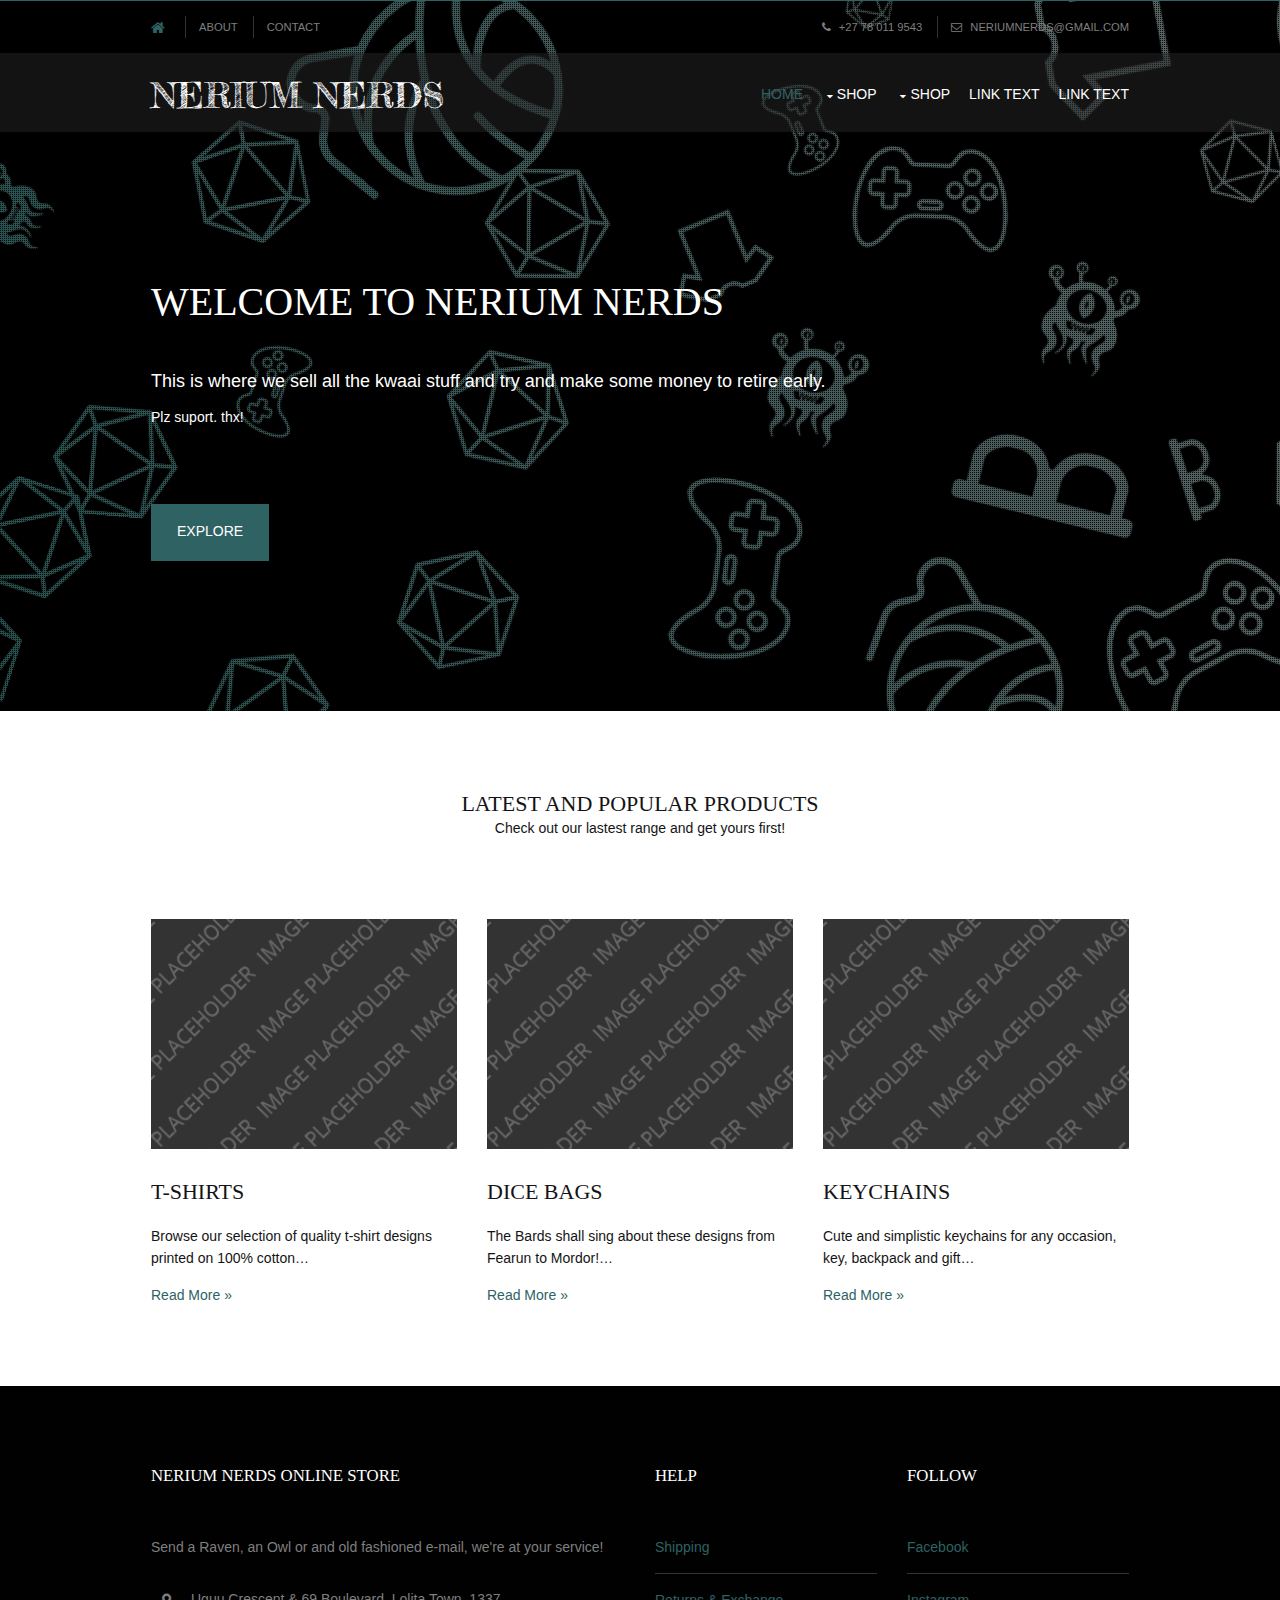
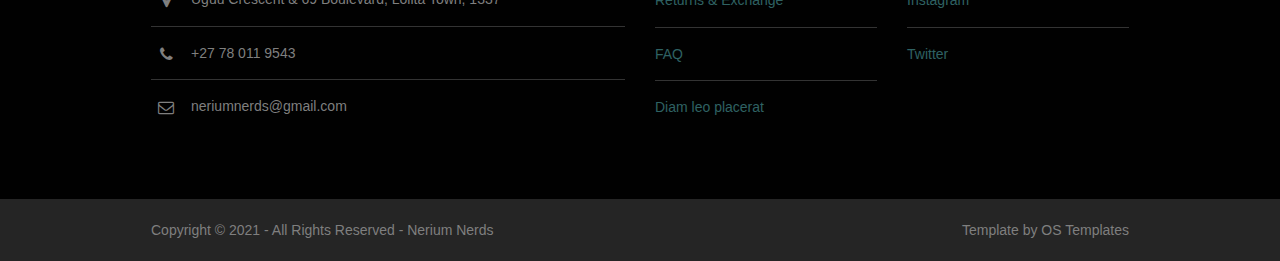
==== commit e51d5dcf: "modified file contents, starting anew" ====
--- a/index.html
+++ b/index.html
@@ -1,246 +1,184 @@
-<!DOCTYPE HTML>
+<!DOCTYPE html>
 <!--
-	Phantom by HTML5 UP
-	html5up.net | @ajlkn
-	Free for personal and commercial use under the CCA 3.0 license (html5up.net/license)
+Template Name: Bronea
+Author: <a href="https://www.os-templates.com/">OS Templates</a>
+Author URI: https://www.os-templates.com/
+Licence: Free to use under our free template licence terms
+Licence URI: https://www.os-templates.com/template-terms
 -->
-<html>
-	<head>
-		<title>Phantom by HTML5 UP</title>
-		<meta charset="utf-8" />
-		<meta name="viewport" content="width=device-width, initial-scale=1, user-scalable=no" />
-		<link rel="stylesheet" href="assets/css/main.css" />
-		<noscript><link rel="stylesheet" href="assets/css/noscript.css" /></noscript>
-	</head>
-	<body class="is-preload">
-		<!-- Wrapper -->
-			<div id="wrapper">
-
-				<!-- Header -->
-					<header id="header">
-						<div class="inner">
-
-							<!-- Logo -->
-								<a href="index.html" class="logo">
-									<span class="symbol"><img src="images/logo.svg" alt="" /></span><span class="title">Phantom</span>
-								</a>
-
-							<!-- Nav -->
-								<nav>
-									<ul>
-										<li><a href="#menu">Menu</a></li>
-									</ul>
-								</nav>
-
-						</div>
-					</header>
-
-				<!-- Menu -->
-					<nav id="menu">
-						<h2>Menu</h2>
-						<ul>
-							<li><a href="index.html">Home</a></li>
-							<li><a href="generic.html">Ipsum veroeros</a></li>
-							<li><a href="generic.html">Tempus etiam</a></li>
-							<li><a href="generic.html">Consequat dolor</a></li>
-							<li><a href="elements.html">Elements</a></li>
-						</ul>
-					</nav>
-
-				<!-- Main -->
-					<div id="main">
-						<div class="inner">
-							<header>
-								<h1>This is Phantom, a free, fully responsive site<br />
-								template designed by <a href="http://html5up.net">HTML5 UP</a>.</h1>
-								<p>Etiam quis viverra lorem, in semper lorem. Sed nisl arcu euismod sit amet nisi euismod sed cursus arcu elementum ipsum arcu vivamus quis venenatis orci lorem ipsum et magna feugiat veroeros aliquam. Lorem ipsum dolor sit amet nullam dolore.</p>
-							</header>
-							<section class="tiles">
-								<article class="style1">
-									<span class="image">
-										<img src="images/pic01.jpg" alt="" />
-									</span>
-									<a href="generic.html">
-										<h2>Magna</h2>
-										<div class="content">
-											<p>Sed nisl arcu euismod sit amet nisi lorem etiam dolor veroeros et feugiat.</p>
-										</div>
-									</a>
-								</article>
-								<article class="style2">
-									<span class="image">
-										<img src="images/pic02.jpg" alt="" />
-									</span>
-									<a href="generic.html">
-										<h2>Lorem</h2>
-										<div class="content">
-											<p>Sed nisl arcu euismod sit amet nisi lorem etiam dolor veroeros et feugiat.</p>
-										</div>
-									</a>
-								</article>
-								<article class="style3">
-									<span class="image">
-										<img src="images/pic03.jpg" alt="" />
-									</span>
-									<a href="generic.html">
-										<h2>Feugiat</h2>
-										<div class="content">
-											<p>Sed nisl arcu euismod sit amet nisi lorem etiam dolor veroeros et feugiat.</p>
-										</div>
-									</a>
-								</article>
-								<article class="style4">
-									<span class="image">
-										<img src="images/pic04.jpg" alt="" />
-									</span>
-									<a href="generic.html">
-										<h2>Tempus</h2>
-										<div class="content">
-											<p>Sed nisl arcu euismod sit amet nisi lorem etiam dolor veroeros et feugiat.</p>
-										</div>
-									</a>
-								</article>
-								<article class="style5">
-									<span class="image">
-										<img src="images/pic05.jpg" alt="" />
-									</span>
-									<a href="generic.html">
-										<h2>Aliquam</h2>
-										<div class="content">
-											<p>Sed nisl arcu euismod sit amet nisi lorem etiam dolor veroeros et feugiat.</p>
-										</div>
-									</a>
-								</article>
-								<article class="style6">
-									<span class="image">
-										<img src="images/pic06.jpg" alt="" />
-									</span>
-									<a href="generic.html">
-										<h2>Veroeros</h2>
-										<div class="content">
-											<p>Sed nisl arcu euismod sit amet nisi lorem etiam dolor veroeros et feugiat.</p>
-										</div>
-									</a>
-								</article>
-								<article class="style2">
-									<span class="image">
-										<img src="images/pic07.jpg" alt="" />
-									</span>
-									<a href="generic.html">
-										<h2>Ipsum</h2>
-										<div class="content">
-											<p>Sed nisl arcu euismod sit amet nisi lorem etiam dolor veroeros et feugiat.</p>
-										</div>
-									</a>
-								</article>
-								<article class="style3">
-									<span class="image">
-										<img src="images/pic08.jpg" alt="" />
-									</span>
-									<a href="generic.html">
-										<h2>Dolor</h2>
-										<div class="content">
-											<p>Sed nisl arcu euismod sit amet nisi lorem etiam dolor veroeros et feugiat.</p>
-										</div>
-									</a>
-								</article>
-								<article class="style1">
-									<span class="image">
-										<img src="images/pic09.jpg" alt="" />
-									</span>
-									<a href="generic.html">
-										<h2>Nullam</h2>
-										<div class="content">
-											<p>Sed nisl arcu euismod sit amet nisi lorem etiam dolor veroeros et feugiat.</p>
-										</div>
-									</a>
-								</article>
-								<article class="style5">
-									<span class="image">
-										<img src="images/pic10.jpg" alt="" />
-									</span>
-									<a href="generic.html">
-										<h2>Ultricies</h2>
-										<div class="content">
-											<p>Sed nisl arcu euismod sit amet nisi lorem etiam dolor veroeros et feugiat.</p>
-										</div>
-									</a>
-								</article>
-								<article class="style6">
-									<span class="image">
-										<img src="images/pic11.jpg" alt="" />
-									</span>
-									<a href="generic.html">
-										<h2>Dictum</h2>
-										<div class="content">
-											<p>Sed nisl arcu euismod sit amet nisi lorem etiam dolor veroeros et feugiat.</p>
-										</div>
-									</a>
-								</article>
-								<article class="style4">
-									<span class="image">
-										<img src="images/pic12.jpg" alt="" />
-									</span>
-									<a href="generic.html">
-										<h2>Pretium</h2>
-										<div class="content">
-											<p>Sed nisl arcu euismod sit amet nisi lorem etiam dolor veroeros et feugiat.</p>
-										</div>
-									</a>
-								</article>
-							</section>
-						</div>
-					</div>
-
-				<!-- Footer -->
-					<footer id="footer">
-						<div class="inner">
-							<section>
-								<h2>Get in touch</h2>
-								<form method="post" action="#">
-									<div class="fields">
-										<div class="field half">
-											<input type="text" name="name" id="name" placeholder="Name" />
-										</div>
-										<div class="field half">
-											<input type="email" name="email" id="email" placeholder="Email" />
-										</div>
-										<div class="field">
-											<textarea name="message" id="message" placeholder="Message"></textarea>
-										</div>
-									</div>
-									<ul class="actions">
-										<li><input type="submit" value="Send" class="primary" /></li>
-									</ul>
-								</form>
-							</section>
-							<section>
-								<h2>Follow</h2>
-								<ul class="icons">
-									<li><a href="#" class="icon brands style2 fa-twitter"><span class="label">Twitter</span></a></li>
-									<li><a href="#" class="icon brands style2 fa-facebook-f"><span class="label">Facebook</span></a></li>
-									<li><a href="#" class="icon brands style2 fa-instagram"><span class="label">Instagram</span></a></li>
-									<li><a href="#" class="icon brands style2 fa-dribbble"><span class="label">Dribbble</span></a></li>
-									<li><a href="#" class="icon brands style2 fa-github"><span class="label">GitHub</span></a></li>
-									<li><a href="#" class="icon brands style2 fa-500px"><span class="label">500px</span></a></li>
-									<li><a href="#" class="icon solid style2 fa-phone"><span class="label">Phone</span></a></li>
-									<li><a href="#" class="icon solid style2 fa-envelope"><span class="label">Email</span></a></li>
-								</ul>
-							</section>
-							<ul class="copyright">
-								<li>&copy; Untitled. All rights reserved</li><li>Design: <a href="http://html5up.net">HTML5 UP</a></li>
-							</ul>
-						</div>
-					</footer>
-
-			</div>
-
-		<!-- Scripts -->
-			<script src="assets/js/jquery.min.js"></script>
-			<script src="assets/js/browser.min.js"></script>
-			<script src="assets/js/breakpoints.min.js"></script>
-			<script src="assets/js/util.js"></script>
-			<script src="assets/js/main.js"></script>
-
-	</body>
+<html lang="EN">
+<!-- To declare your language - read more here: https://www.w3.org/International/questions/qa-html-language-declarations -->
+<head>
+<title>Nerium Nerds Online Store</title>
+<meta charset="utf-8">
+<meta name="viewport" content="width=device-width, initial-scale=1.0, maximum-scale=1.0, user-scalable=no">
+<link href="layout/styles/layout.css" rel="stylesheet" type="text/css" media="all">
+</head>
+<body id="top">
+<!-- ################################################################################################ -->
+<!-- Top Background Image Wrapper -->
+<div class="bgded overlay" style="background-image:url('images/demo/backgrounds/01.png');"> 
+  <!-- ################################################################################################ -->
+  <div class="wrapper row0">
+    <div id="topbar" class="hoc clear"> 
+      <!-- ################################################################################################ -->
+      <div class="fl_left">
+        <ul class="nospace">
+          <li><a href="#"><i class="fa fa-lg fa-home"></i></a></li>
+          <li><a href="#aboutUs">About</a></li>
+          <li><a href="#contactUs">Contact</a></li>
+        </ul>
+      </div>
+      <div class="fl_right">
+        <ul class="nospace">
+          <li><i class="fa fa-phone"></i> +27 78 011 9543</li>
+          <li><i class="fa fa-envelope-o"></i> neriumnerds@gmail.com</li>
+        </ul>
+      </div>
+      <!-- ################################################################################################ -->
+    </div>
+  </div>
+  <!-- ################################################################################################ -->
+  <div class="wrapper row1">
+    <header id="header" class="hoc clear"> 
+      <!-- ################################################################################################ -->
+      <div id="logo" class="fl_left">
+        <h1><a href="index.html">Nerium Nerds</a></h1>
+      </div>
+      <!-- ################################################################################################ -->
+      <nav id="mainav" class="fl_right">
+        <ul class="clear">
+          <li class="active"><a href="index.html">Home</a></li>
+          <li><a class="drop" href="#">Shop</a>
+            <ul>
+              <li><a href="pages/gallery.html">Crochet</a></li>
+              <li><a href="pages/full-width.html">T-Shirts</a></li>
+              <li><a href="pages/sidebar-left.html">Dice Bags</a></li>
+              <li><a href="pages/sidebar-right.html">Kids</a></li>
+              <li><a href="pages/basic-grid.html">Misc</a></li>
+            </ul>
+          </li>
+          <li><a class="drop" href="#">Shop</a>
+            <ul>
+              <li><a href="#">T-Shirts</a></li>
+              <li><a class="drop" href="#">Crochet Creations</a>
+                <ul>
+                  <li><a href="#">Amigurumi</a></li>
+                  <li><a href="#">Dice Bags</a></li>
+                  <li><a href="#">Beanies</a></li>
+                </ul>
+              </li>
+              <li><a href="#">Kids</a></li>
+            </ul>
+          </li>
+          <li><a href="#">Link Text</a></li>
+          <li><a href="#">Link Text</a></li>
+        </ul>
+      </nav>
+      <!-- ################################################################################################ -->
+    </header>
+  </div>
+  <!-- ################################################################################################ -->
+  <div class="wrapper">
+    <div id="pageintro" class="hoc clear"> 
+      <!-- ################################################################################################ -->
+      <article>
+        <div>
+          <h2 class="heading">Welcome to Nerium Nerds</h2>
+            <p>This is where we sell all the kwaai stuff and try and make some money to retire early.</p>
+            <p>Plz suport. thx!</p>
+        </div>
+        <footer>
+          <ul class="nospace inline pushright">
+            <li><a class="btn" href="#">EXPLORE</a></li>
+          </ul>
+        </footer>
+      </article>
+      <!-- ################################################################################################ -->
+    </div>
+  </div>
+  <!-- ################################################################################################ -->
+</div>
+<!-- End Top Background Image Wrapper -->
+<!-- ################################################################################################ -->
+<div class="wrapper row3">
+  <section class="hoc container clear"> 
+    <!-- ################################################################################################ -->
+    <div class="sectiontitle">
+      <h6 class="heading">Latest and Popular Products</h6>
+      <p>Check out our lastest range and get yours first!</p>
+    </div>
+    <div class="group">
+      <article class="one_third first"><a href="#"><img class="btmspace-30" src="images/demo/320x240.png" alt=""></a>
+        <h3 class="heading">T-SHIRTS</h3>
+        <p>Browse our selection of quality t-shirt designs printed on 100% cotton&hellip;</p>
+        <footer class="nospace"><a href="#">Read More &raquo;</a></footer>
+      </article>
+      <article class="one_third"><a href="#"><img class="btmspace-30" src="images/demo/320x240.png" alt=""></a>
+        <h3 class="heading">DICE BAGS</h3>
+        <p>The Bards shall sing about these designs from Fearun to Mordor!&hellip;</p>
+        <footer class="nospace"><a href="#">Read More &raquo;</a></footer>
+      </article>
+      <article class="one_third"><a href="#"><img class="btmspace-30" src="images/demo/320x240.png" alt=""></a>
+        <h3 class="heading">KEYCHAINS</h3>
+        <p>Cute and simplistic keychains for any occasion, key, backpack and gift&hellip;</p>
+        <footer class="nospace"><a href="#">Read More &raquo;</a></footer>
+      </article>
+    </div>
+    <!-- ################################################################################################ -->
+  </section>
+</div>
+<!-- ################################################################################################ -->
+<div class="wrapper row4">
+  <footer id="footer" class="hoc clear"> 
+    <!-- ################################################################################################ -->
+    <div class="one_half first">
+      <h6 class="heading">NERIUM NERDS ONLINE STORE</h6>
+      <p class="btmspace-30">Send a Raven, an Owl or and old fashioned e-mail, we're at your service!</p>
+      <ul class="nospace linklist contact">
+        <li><i class="fa fa-map-marker"></i>
+          <address>
+          Uguu Crescent &amp; 69 Boulevard, Lolita Town, 1337
+          </address>
+        </li>
+        <li><i class="fa fa-phone"></i> +27 78 011 9543</li>
+        <li><i class="fa fa-envelope-o"></i> neriumnerds@gmail.com</li>
+      </ul>
+    </div>
+    <div class="one_quarter">
+      <h6 id="aboutUs" class="heading">HELP</h6>
+      <ul class="nospace linklist">
+        <li><a href="#">Shipping</a></li>
+        <li><a href="#">Returns & Exchange</a></li>
+        <li><a href="#">FAQ</a></li>
+        <li><a href="#">Diam leo placerat</a></li>
+      </ul>
+    </div>
+    <div class="one_quarter">
+      <h6 id="contactUs" class="heading">FOLLOW</h6>
+      <ul class="nospace linklist">
+        <li><a href="#">Facebook</a></li>
+        <li><a href="#">Instagram</a></li>
+        <li><a href="#">Twitter</a></li>
+      </ul>
+    </div>
+    <!-- ################################################################################################ -->
+  </footer>
+</div>
+<!-- ################################################################################################ -->
+<div class="wrapper row5">
+  <div id="copyright" class="hoc clear"> 
+    <!-- ################################################################################################ -->
+    <p class="fl_left">Copyright &copy; 2021 - All Rights Reserved - <a href="#">Nerium Nerds</a></p>
+    <p class="fl_right">Template by <a target="_blank" href="https://www.os-templates.com/" title="Free Website Templates">OS Templates</a></p>
+    <!-- ################################################################################################ -->
+  </div>
+</div>
+<!-- ################################################################################################ -->
+<a id="backtotop" href="#top"><i class="fa fa-chevron-up"></i></a>
+<!-- JAVASCRIPTS -->
+<script src="layout/scripts/jquery.min.js"></script>
+<script src="layout/scripts/jquery.backtotop.js"></script>
+<script src="layout/scripts/jquery.mobilemenu.js"></script>
+</body>
 </html>--- a/layout/styles/layout.css
+++ b/layout/styles/layout.css
@@ -0,0 +1,389 @@
+@charset "utf-8";
+/*
+Template Name: Bronea
+Author: <a href="https://www.os-templates.com/">OS Templates</a>
+Author URI: https://www.os-templates.com/
+Licence: Free to use under our free template licence terms
+Licence URI: https://www.os-templates.com/template-terms
+File: Layout CSS
+*/
+
+@import url("font-awesome.min.css");
+@import url("framework.css");
+@import url('https://fonts.googleapis.com/css2?family=Fredericka+the+Great&display=swap');
+
+/* Rows
+--------------------------------------------------------------------------------------------------------------- */
+.row0{border-top:1px solid;}
+.row1, .row1 a{}
+.row2, .row2 a{}
+.row3, .row3 a{}
+.row4, .row4 a{}
+.row5, .row5 a{}
+
+
+/* Top Bar
+--------------------------------------------------------------------------------------------------------------- */
+#topbar{padding:15px 0; font-size:.8rem; text-transform:uppercase;}
+
+#topbar *{margin:0;}
+#topbar ul li{display:inline-block; margin-right:10px; padding-right:15px; border-right:1px solid;}
+#topbar ul li:last-child{margin-right:0; padding-right:0; border-right:none;}
+#topbar i{margin:0 5px 0 0; line-height:normal;}
+
+
+/* Header
+--------------------------------------------------------------------------------------------------------------- */
+#header{}
+
+#header #logo{margin-top:25px;}
+#header #logo *{margin:0; padding:0; line-height:1;}
+#header #logo h1{font-size:35px; font-family: 'Fredericka the Great', cursive;}
+
+
+/* Page Intro
+--------------------------------------------------------------------------------------------------------------- */
+#pageintro{padding:150px 0;}
+
+#pageintro article{}
+#pageintro article div{margin-bottom:80px;}
+#pageintro article div *{margin:0; padding:0; line-height:1;}
+#pageintro article div .heading{margin-bottom:50px; font-size:40px;}
+#pageintro article div p:first-of-type{margin-bottom:20px; font-size:18px;}
+#pageintro article div p:last-of-type{}
+#pageintro article footer{}
+
+
+/* Content Area
+--------------------------------------------------------------------------------------------------------------- */
+.container{padding:80px 0;}
+
+/* Content */
+.container .content{}
+
+.sectiontitle{display:block; max-width:55%; margin:0 auto 80px; text-align:center;}
+.sectiontitle *{margin:0;}
+
+.cta{}
+.cta article{display:block; position:relative; padding:0 0 0 95px; line-height:normal;}
+.cta article *{margin:0; padding:0;}
+.cta article i{display:inline-block; position:absolute; top:0; left:0; width:85px; overflow:hidden; line-height:1; font-size:65px;}
+.cta article .heading{margin-bottom:10px;}
+
+.services{}
+.services article{display:block; padding:30px; padding-top:150px;}
+.services article *{margin:0; padding:0;}
+.services article i{margin-bottom:15px;}
+.services article .heading{margin-bottom:10px;}
+
+/* Comments */
+#comments ul{margin:0 0 40px 0; padding:0; list-style:none;}
+#comments li{margin:0 0 10px 0; padding:15px;}
+#comments .avatar{float:right; margin:0 0 10px 10px; padding:3px; border:1px solid;}
+#comments address{font-weight:bold;}
+#comments time{font-size:smaller;}
+#comments .comcont{display:block; margin:0; padding:0;}
+#comments .comcont p{margin:10px 5px 10px 0; padding:0;}
+
+#comments form{display:block; width:100%;}
+#comments input, #comments textarea{width:100%; padding:10px; border:1px solid;}
+#comments textarea{overflow:auto;}
+#comments div{margin-bottom:15px;}
+#comments input[type="submit"], #comments input[type="reset"]{display:inline-block; width:auto; min-width:150px; margin:0; padding:8px 5px; cursor:pointer;}
+
+/* Sidebar */
+.container .sidebar{}
+
+.sidebar .sdb_holder{margin-bottom:50px;}
+.sidebar .sdb_holder:last-child{margin-bottom:0;}
+
+
+/* Footer
+--------------------------------------------------------------------------------------------------------------- */
+#footer{padding:80px 0;}
+
+#footer .heading{margin-bottom:50px; font-size:1.2rem;}
+
+#footer .linklist li{display:block; margin-bottom:15px; padding:0 0 15px 0; border-bottom:1px solid;}
+#footer .linklist li:last-child{margin:0; padding:0; border:none;}
+#footer .linklist li::before, #footer .linklist li::after{display:table; content:"";}
+#footer .linklist li, #footer .linklist li::after{clear:both;}
+
+#footer .contact{}
+#footer .contact.linklist li, #footer .contact.linklist li:last-child{position:relative; padding-left:40px;}
+#footer .contact li *{margin:0; padding:0; line-height:1.6;}
+#footer .contact li i{display:block; position:absolute; top:0; left:0; width:30px; font-size:16px; text-align:center;}
+
+
+/* Copyright
+--------------------------------------------------------------------------------------------------------------- */
+#copyright{padding:20px 0;}
+#copyright *{margin:0; padding:0;}
+
+
+/* Transition Fade
+This gives a smooth transition to "ALL" elements used in the layout - other than the navigation form used in mobile devices
+If you don't want it to fade all elements, you have to list the ones you want to be faded individually
+Delete it completely to stop fading
+--------------------------------------------------------------------------------------------------------------- */
+*, *::before, *::after{transition:all .3s ease-in-out;}
+#mainav form *{transition:none !important;}
+
+
+/* ------------------------------------------------------------------------------------------------------------ */
+/* ------------------------------------------------------------------------------------------------------------ */
+/* ------------------------------------------------------------------------------------------------------------ */
+/* ------------------------------------------------------------------------------------------------------------ */
+/* ------------------------------------------------------------------------------------------------------------ */
+
+
+/* Navigation
+--------------------------------------------------------------------------------------------------------------- */
+nav ul, nav ol{margin:0; padding:0; list-style:none;}
+
+#mainav, #breadcrumb, .sidebar nav{line-height:normal;}
+#mainav .drop::after, #mainav li li .drop::after, #breadcrumb li a::after, .sidebar nav a::after{position:absolute; font-family:"FontAwesome"; font-size:10px; line-height:10px;}
+
+/* Top Navigation */
+#mainav{}
+#mainav ul.clear{margin-top:3px;}
+#mainav ul{text-transform:uppercase;}
+#mainav ul ul{z-index:9999; position:absolute; width:180px; text-transform:none;}
+#mainav ul ul ul{left:180px; top:0;}
+#mainav li{display:inline-block; position:relative; margin:0 15px 0 0; padding:0;}
+#mainav li:last-child{margin-right:0;}
+#mainav li li{width:100%; margin:0;}
+#mainav li a{display:block; padding:30px 0;}
+#mainav li li a{border:solid; border-width:0 0 1px 0;}
+#mainav .drop{padding-left:15px;}
+#mainav li li a, #mainav li li .drop{display:block; margin:0; padding:10px 15px;}
+#mainav .drop::after, #mainav li li .drop::after{content:"\f0d7";}
+#mainav .drop::after{top:35px; left:5px;}
+#mainav li li .drop::after{top:15px; left:5px;}
+#mainav ul ul{visibility:hidden; opacity:0;}
+#mainav ul li:hover > ul{visibility:visible; opacity:1;}
+
+#mainav form{display:none; margin:0; padding:0;}
+#mainav form select, #mainav form select option{display:block; cursor:pointer; outline:none;}
+#mainav form select{width:100%; padding:5px; border:none;}
+#mainav form select option{margin:5px; padding:0; border:none;}
+
+/* Breadcrumb */
+#breadcrumb{padding:120px 0 30px;}
+#breadcrumb ul{margin:0 0 30px 0; padding:0 0 8px 0; list-style:none; text-transform:uppercase; border-bottom:1px solid;}
+#breadcrumb li{display:inline-block; margin:0 6px 0 0; padding:0;}
+#breadcrumb li a{display:block; position:relative; margin:0; padding:0 12px 0 0; font-size:12px;}
+#breadcrumb li a::after{top:3px; right:0; content:"\f101";}
+#breadcrumb li:last-child a{margin:0; padding:0; font-weight:700;}
+#breadcrumb li:last-child a::after{display:none;}
+#breadcrumb .heading{margin:0; font-size:2rem;}
+
+/* Sidebar Navigation */
+.sidebar nav{display:block; width:100%;}
+.sidebar nav li{margin:0 0 3px 0; padding:0;}
+.sidebar nav a{display:block; position:relative; margin:0; padding:5px 10px 5px 15px; text-decoration:none; border:solid; border-width:0 0 1px 0;}
+.sidebar nav a::after{top:9px; left:5px; content:"\f101";}
+.sidebar nav ul ul a{padding-left:35px;}
+.sidebar nav ul ul a::after{left:25px;}
+.sidebar nav ul ul ul a{padding-left:55px;}
+.sidebar nav ul ul ul a::after{left:45px;}
+
+/* Pagination */
+.pagination{display:block; width:100%; text-align:center; clear:both;}
+.pagination li{display:inline-block; margin:0 2px 0 0;}
+.pagination li:last-child{margin-right:0;}
+.pagination a, .pagination strong{display:block; padding:8px 11px; border:1px solid; background-clip:padding-box; font-weight:normal;}
+
+/* Back to Top */
+#backtotop{z-index:999; display:inline-block; position:fixed; visibility:hidden; bottom:20px; right:20px; width:36px; height:36px; line-height:36px; font-size:16px; text-align:center; opacity:.2;}
+#backtotop i{display:block; width:100%; height:100%; line-height:inherit;}
+#backtotop.visible{visibility:visible; opacity:.5;}
+#backtotop:hover{opacity:1;}
+
+
+/* Tables
+--------------------------------------------------------------------------------------------------------------- */
+table, th, td{border:1px solid; border-collapse:collapse; vertical-align:top;}
+table, th{table-layout:auto;}
+table{width:100%; margin-bottom:15px;}
+th, td{padding:5px 8px;}
+td{border-width:0 1px;}
+
+
+/* Gallery
+--------------------------------------------------------------------------------------------------------------- */
+#gallery{display:block; width:100%; margin-bottom:50px;}
+#gallery figure figcaption{display:block; width:100%; clear:both;}
+#gallery li{margin-bottom:30px;}
+
+
+/* ------------------------------------------------------------------------------------------------------------ */
+/* ------------------------------------------------------------------------------------------------------------ */
+/* ------------------------------------------------------------------------------------------------------------ */
+/* ------------------------------------------------------------------------------------------------------------ */
+/* ------------------------------------------------------------------------------------------------------------ */
+
+
+/* Colours
+--------------------------------------------------------------------------------------------------------------- */
+body{color:#7F7F7F; background-color:#252525;}
+a{color:#2f6263;}
+a:active, a:focus{background:transparent;}/* IE10 + 11 Bugfix - prevents grey background */
+hr, .borderedbox{border-color:#D7D7D7;}
+label span{color:#2f6263; background-color:inherit;}
+input:focus, textarea:focus, *:required:focus{border-color:#2f6263;}
+.overlay{color:#FFFFFF; background-color:inherit;}
+.overlay::after{color:inherit; background-color:rgba(0,0,0,.55); background-image:url("[data-uri]");}
+
+.btn, .btn.inverse:hover{color:#FFFFFF; background-color:#2f6263; border-color:#2f6263;}
+.btn:hover, .btn.inverse{color:inherit; background-color:transparent; border-color:inherit;}
+
+
+/* Rows */
+.row0, .row0 a{color:#7F7F7F;}
+.row0{border-color:#2f6263;}
+.row1{color:#FFFFFF; background-color:rgba(37,37,37,.5);/* #252525 */}
+.row2{color:#141414; background-color:#F3F3F3;}
+.row3{color:#141414; background-color:#FFFFFF;}
+.row4{color:#7F7F7F; background-color:#010101;}
+.row5, .row5 a{color:#7F7F7F; background-color:#252525;}
+
+
+/* Top Bar */
+#topbar ul li{border-color:rgba(255,255,255,.2);}
+#topbar div:first-of-type li:first-child a{color:#2f6263;}
+
+
+/* Header */
+#header #logo h1 a{color:inherit; background-color:inherit;}
+
+
+/* Content Area */
+.cta article i{color:rgba(0,0,0,.2);}
+.cta article:hover .heading a, .cta article:hover i{color:inherit;}
+
+.services article *{color:#FFFFFF;}
+.services article:hover{box-shadow:5px 5px 0px #2f6263;}
+.services article:hover a{color:#2f6263;}
+
+
+/* Footer */
+#footer .heading{color:#FFFFFF;}
+#footer hr, #footer .borderedbox, #footer .linklist li{border-color:rgba(255,255,255,.2);}
+
+
+/* Navigation */
+#mainav li a{color:inherit;}
+#mainav .active a, #mainav a:hover, #mainav li:hover > a{color:#2f6263; background-color:inherit;}
+#mainav li li a, #mainav .active li a{color:#FFFFFF; background-color:rgba(37,37,37,.5);/* #252525 */ border-color:rgba(0,0,0,.6);}
+#mainav li li:hover > a, #mainav .active .active > a{color:#FFFFFF; background-color:#2f6263;}
+#mainav form select{color:#FFFFFF; background-color:#141414;}
+
+#breadcrumb ul{border-color:rgba(255,255,255,.1);}
+#breadcrumb a{color:inherit; background-color:inherit;}
+#breadcrumb li:last-child a{color:#2f6263;}
+
+.container .sidebar nav a{color:inherit; border-color:#D7D7D7;}
+.container .sidebar nav a:hover{color:#2f6263;}
+
+.pagination a, .pagination strong{border-color:#D7D7D7;}
+.pagination .current *{color:#FFFFFF; background-color:#2f6263;}
+
+#backtotop{color:#FFFFFF; background-color:#2f6263;}
+
+
+/* Tables + Comments */
+table, th, td, #comments .avatar, #comments input, #comments textarea{border-color:#D7D7D7;}
+#comments input:focus, #comments textarea:focus, #comments *:required:focus{border-color:#2f6263;}
+th{color:#FFFFFF; background-color:#373737;}
+tr, #comments li, #comments input[type="submit"], #comments input[type="reset"]{color:inherit; background-color:#FBFBFB;}
+tr:nth-child(even), #comments li:nth-child(even){color:inherit; background-color:#F7F7F7;}
+table a, #comments a{background-color:inherit;}
+
+
+/* ------------------------------------------------------------------------------------------------------------ */
+/* ------------------------------------------------------------------------------------------------------------ */
+/* ------------------------------------------------------------------------------------------------------------ */
+/* ------------------------------------------------------------------------------------------------------------ */
+/* ------------------------------------------------------------------------------------------------------------ */
+
+
+/* Media Queries
+--------------------------------------------------------------------------------------------------------------- */
+@-ms-viewport{width:device-width;}
+
+
+/* Max Wrapper Width - Laptop, Desktop etc.
+--------------------------------------------------------------------------------------------------------------- */
+@media screen and (min-width:978px){
+	.hoc{max-width:978px;}
+}
+
+
+/* Mobile Devices
+--------------------------------------------------------------------------------------------------------------- */
+@media screen and (max-width:900px){
+	.hoc{max-width:90%;}
+
+	#topbar{}
+
+	#header{padding:30px 0;}
+	#header #logo{margin:0;}
+
+	#mainav{}
+	#mainav ul{display:none;}
+	#mainav form{display:block; margin-top:5px;}
+
+	#breadcrumb{}
+
+	.container{}
+	#comments input[type="reset"]{margin-top:10px;}
+	.pagination li{display:inline-block; margin:0 5px 5px 0;}
+
+	#footer{}
+
+	#copyright{}
+	#copyright p:first-of-type{margin-bottom:10px;}
+}
+
+
+@media screen and (max-width:750px){
+	.imgl, .imgr{display:inline-block; float:none; margin:0 0 10px 0;}
+	.fl_left, .fl_right{display:block; float:none;}
+	.group .group > *:last-child, .clear .clear > *:last-child, .clear .group > *:last-child, .group .clear > *:last-child{margin-bottom:0;}/* Experimental - Needs more testing in different situations, stops double margin when stacking */
+	.one_half, .one_third, .two_third, .one_quarter, .two_quarter, .three_quarter{display:block; float:none; width:auto; margin:0 0 30px 0; padding:0;}
+
+	#topbar{padding-top:15px; text-align:center;}
+	#topbar ul{margin:0 0 15px 0; line-height:normal;}
+
+	#header{text-align:center;}
+	#header #logo{margin:0 0 30px 0;}
+
+	#mainav form{margin-top:0;}
+
+	#pageintro article div .heading{margin-bottom:30px; font-size:38px;}
+	#pageintro article div p:first-of-type{margin-bottom:20px; font-size:18px;}
+
+	.services article{max-width:320px;}
+
+	.container, #footer{padding-bottom:50px;}/* Not neccessary - just looks better */
+}
+
+
+@media screen and (max-width:450px){
+	#topbar ul li{margin-bottom:2px; padding-right:0; border-right:none;}
+}
+
+
+/* Other
+--------------------------------------------------------------------------------------------------------------- */
+@media screen and (max-width:650px){
+	.scrollable{display:block; width:100%; margin:0 0 30px 0; padding:0 0 15px 0; overflow:auto; overflow-x:scroll;}
+	.scrollable table{margin:0; padding:0; white-space:nowrap;}
+
+	.inline li{display:block; margin-bottom:10px;}
+	.pushright li{margin-right:0;}
+
+	.font-x2{font-size:1.4rem;}
+	.font-x3{font-size:1.6rem;}
+}